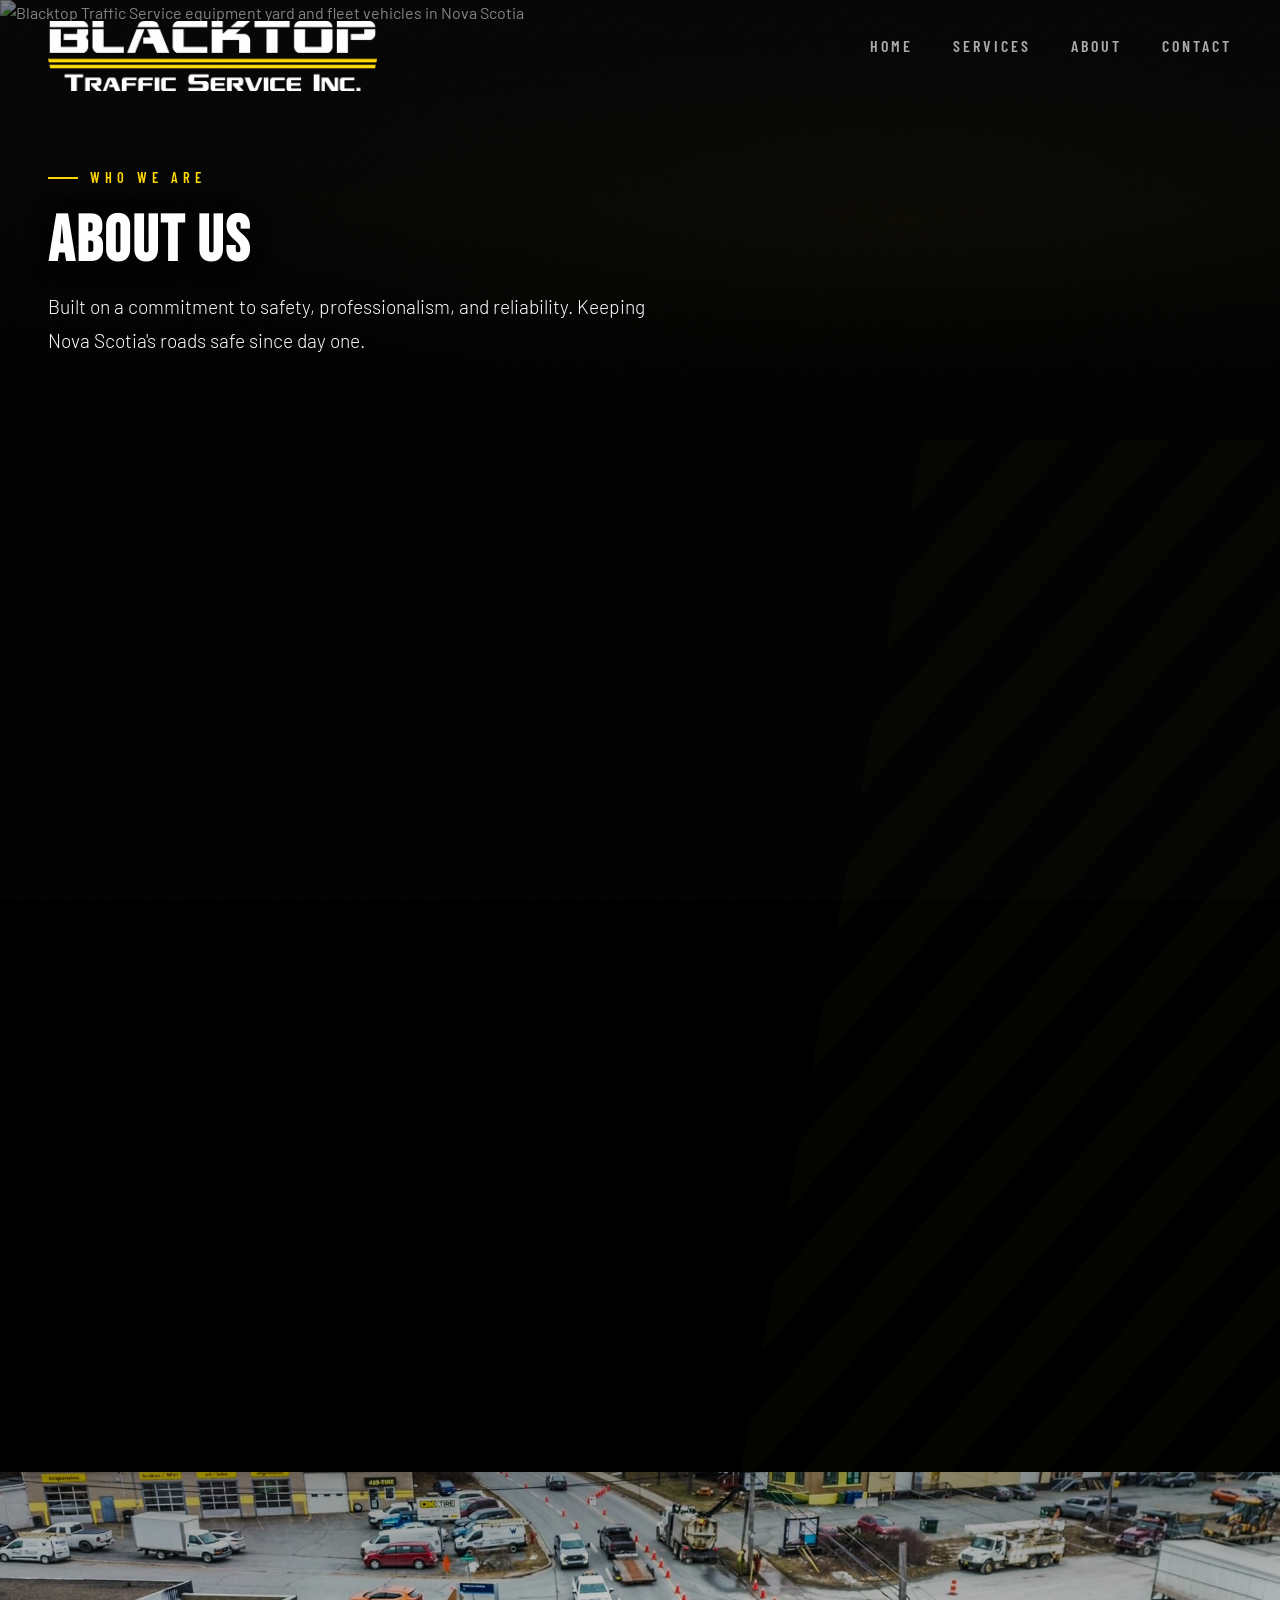
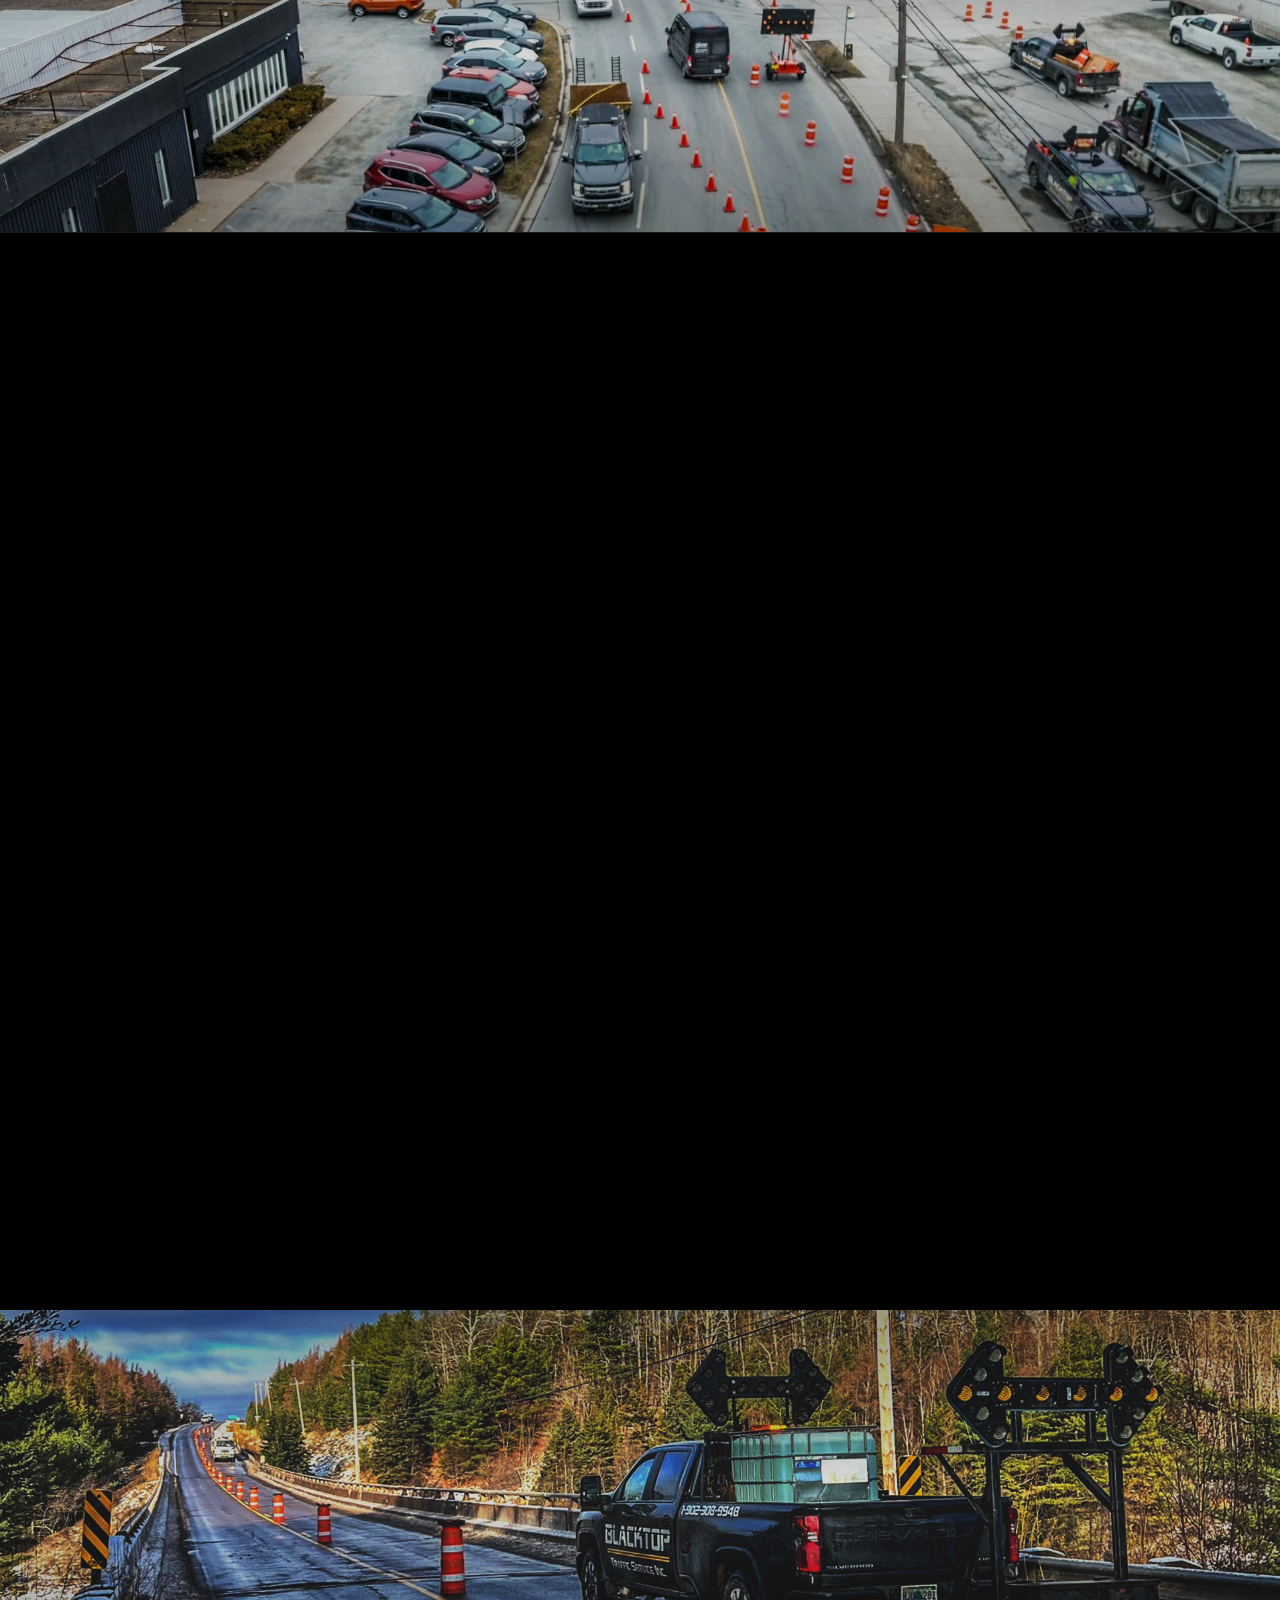
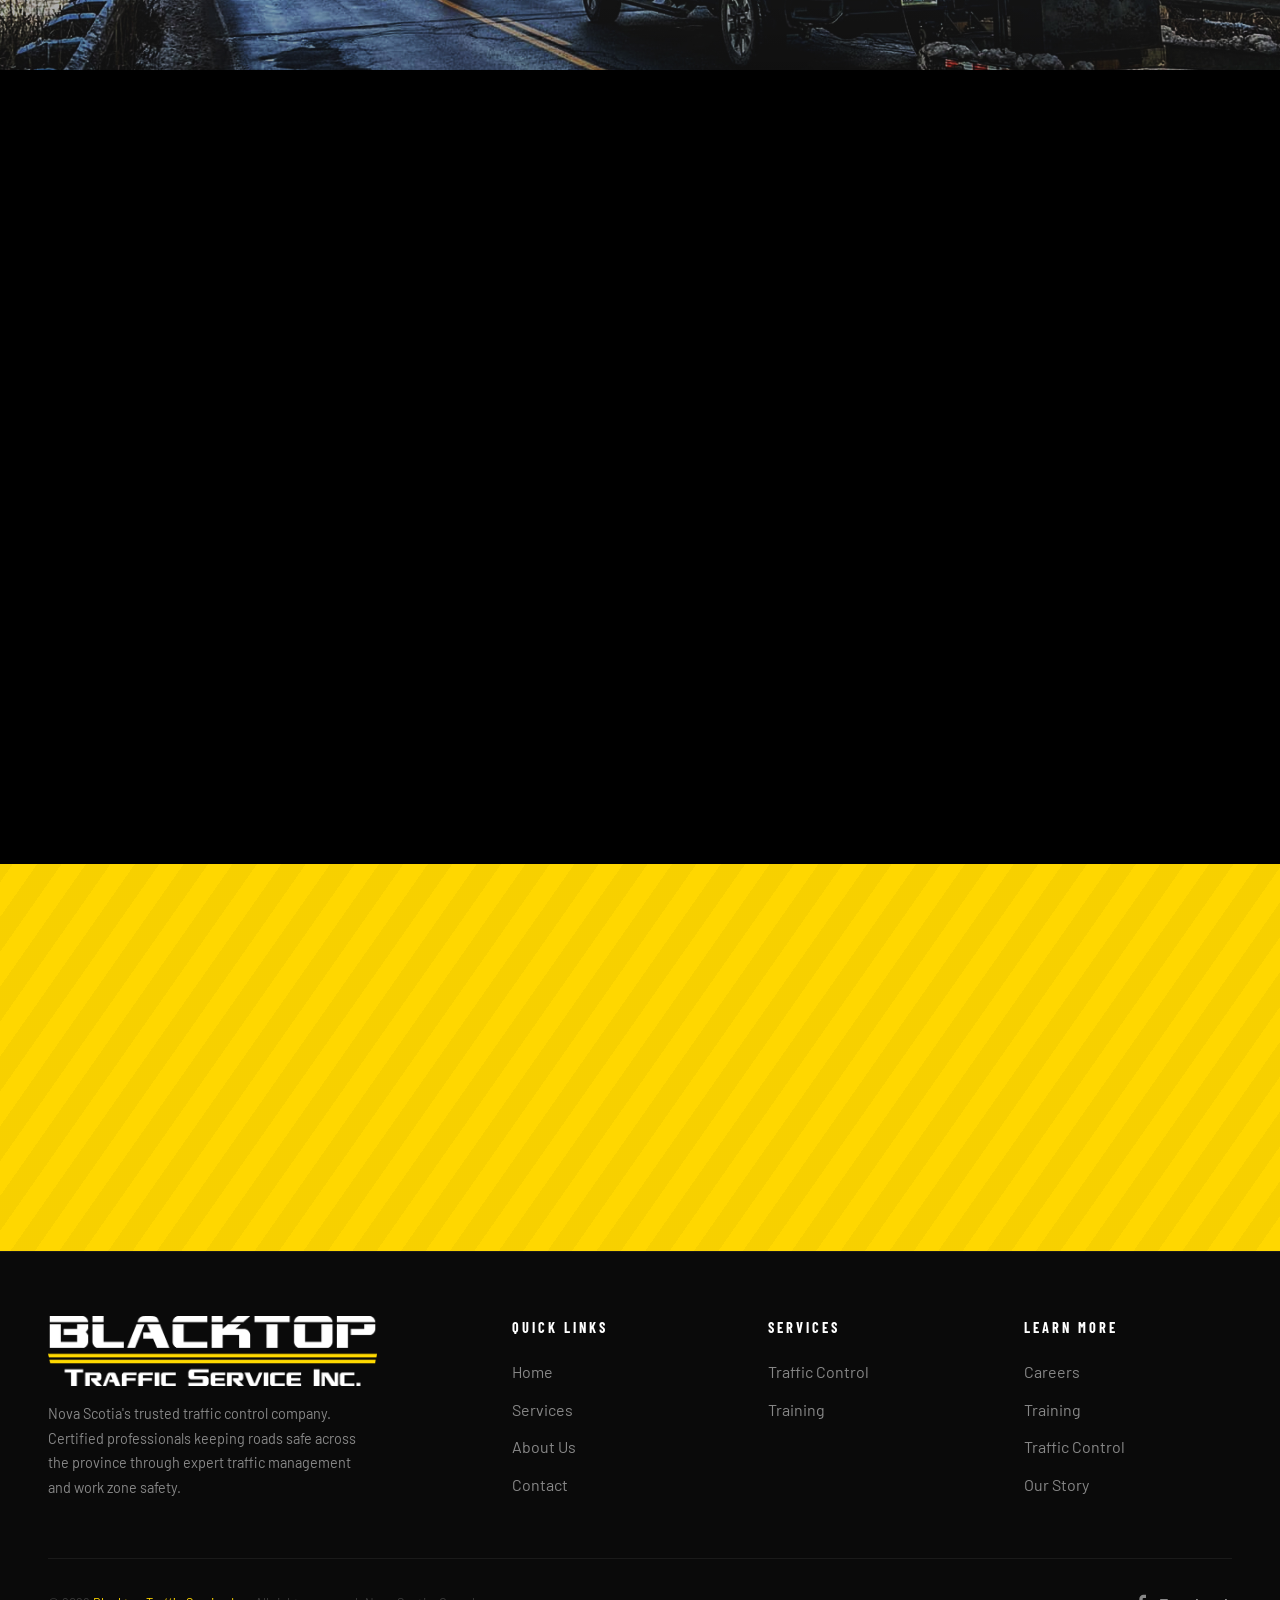
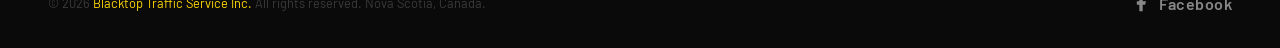
==== about.html @ 9e1861d8 "Add files via upload" ====
<!DOCTYPE html>
<html lang="en">
<head>
    <meta charset="UTF-8">
    <meta name="viewport" content="width=device-width, initial-scale=1.0">
    <meta name="description" content="About Blacktop Traffic Service Inc. — Nova Scotia's trusted traffic control and road safety company founded by Ryan Robicheau. Certified traffic control professionals serving Halifax, Cape Breton, Truro, Yarmouth, Digby, and every region of Nova Scotia.">
    <meta name="keywords" content="about Blacktop Traffic Service, Blacktop Traffic, Blacktop Service, Ryan Robicheau, traffic control company Nova Scotia, road safety company, traffic management team, Nova Scotia traffic experts, traffic service Nova Scotia, traffic safety, traffic control person, Cape Breton traffic services, traffic services Halifax, traffic services Sydney, traffic services Truro, traffic services Dartmouth, traffic services Yarmouth, traffic control Plympton, traffic control Marshalltown, Nova Scotia traffic, Nova Scotia service">
    <meta name="author" content="Blacktop Traffic Service Inc.">
    <meta name="robots" content="index, follow">
    <meta name="geo.region" content="CA-NS">
    <meta name="geo.placename" content="Nova Scotia, Canada">
    <meta property="og:title" content="About Blacktop Traffic Service Inc. — Nova Scotia Traffic Control Experts">
    <meta property="og:description" content="Founded by Ryan Robicheau, Blacktop Traffic Service is Nova Scotia's trusted traffic control and road safety company. Certified professionals serving every region of the province.">
    <meta property="og:type" content="website">
    <meta property="og:locale" content="en_CA">
    <meta property="og:site_name" content="Blacktop Traffic Service Inc.">
    <meta property="og:url" content="https://www.blacktoptraffic.ca/about">
    <title>About Us — Blacktop Traffic Service Inc. | Nova Scotia's Trusted Traffic Experts</title>
    <link rel="canonical" href="https://www.blacktoptraffic.ca/about">
    <link rel="preconnect" href="https://fonts.googleapis.com">
    <link rel="preconnect" href="https://fonts.gstatic.com" crossorigin>
    <link href="https://fonts.googleapis.com/css2?family=Bebas+Neue&family=Barlow:wght@300;400;500;600;700&family=Barlow+Condensed:wght@400;600;700&display=swap" rel="stylesheet">
    <link rel="stylesheet" href="css/styles.css">
</head>
<body>

    <!-- NAVIGATION -->
    <nav class="nav" role="navigation" aria-label="Main navigation">
        <div class="nav__inner">
        <a href="index.html" class="nav__logo" aria-label="Blacktop Traffic Service — Home">
            <img src="images/logo.png" alt="Blacktop Traffic Service" class="nav__logo-img">
        </a>

        <div class="nav__links">
            <a href="index.html" class="nav__link">Home</a>
            <a href="services.html" class="nav__link">Services</a>
            <a href="about.html" class="nav__link">About</a>
            <a href="contact.html" class="nav__link">Contact</a>
        </div>

        <button class="nav__hamburger" aria-label="Toggle menu" aria-expanded="false">
            <div class="nav__hamburger-icon">
                <span></span>
                <span></span>
                <span></span>
            </div>
            <span class="nav__hamburger-label">Menu</span>
        </button>
        </div>

        <div class="nav__mobile-menu">
            <a href="index.html" class="nav__mobile-link">Home</a>
            <a href="services.html" class="nav__mobile-link">Services</a>
            <a href="about.html" class="nav__mobile-link">About</a>
            <a href="contact.html" class="nav__mobile-link">Contact</a>
        </div>
    </nav>


    <!-- PAGE HEADER -->
    <header class="page-header page-header--bg">
        <img src="images/yard-photo.jpg" alt="Blacktop Traffic Service equipment yard and fleet vehicles in Nova Scotia" class="page-header__bg-image">
        <div class="page-header__bg-overlay"></div>
        <div class="container">
            <div class="section-label">Who We Are</div>
            <h1 class="section-title">About Us</h1>
            <p class="section-subtitle">
                Built on a commitment to safety, professionalism, and reliability. Keeping Nova Scotia's roads safe since day one.
            </p>
        </div>
    </header>

    <!-- OUR STORY — DEEP DIVE -->
    <section class="story-section section-pad" aria-label="Our story">
        <div class="story__stripe" aria-hidden="true"></div>
        <div class="container">
            <div class="story__layout">
                <div class="story__image reveal">
                    <div class="story__image-frame">
                        <img src="images/about-story.jpg" alt="Blacktop Traffic Service team member in front of work truck">
                        <div class="story__image-overlay" aria-hidden="true"></div>
                    </div>
                    <div class="story__image-accent" aria-hidden="true"></div>
                </div>

                <div class="story__content">
                    <div class="section-label reveal">Our Story</div>
                    <h2 class="story__title reveal reveal-delay-1">More Than Traffic Control.<br>It's About People.</h2>
                    <p class="story__text reveal reveal-delay-2">
                        Ryan Robicheau’s journey as a business owner began long before Blacktop Traffic Service, rooted in the hard work of his grandfather’s mink ranch and a lifelong entrepreneurial spirit. After gaining years of hands-on experience in traffic control and management, Ryan officially launched Blacktop in 2022. Built on a foundation of family support and local collaboration with organizations like CBDC Digby-Clare and Nova Scotia Works, the company has rapidly grown from a solo vision into a dedicated team of professionals serving Southwest Nova Scotia.
                    </p>
                    <p class="story__text reveal reveal-delay-3">
                        Beyond the road, Ryan’s commitment to safety and community is personal. As a Captain and Medical First Responder with the Plympton and Gilbert’s Cove Fire Department, he brings a high-stakes level of discipline and care to everything he does. Blacktop is more than just a traffic service; it is a family-supported business driven by a mission to provide quality jobs and essential safety services. Every project is guided by the same hands-on work ethic and community-first mindset that have defined Ryan’s career from the very beginning.
                    </p>
                    
                </div>
            </div>
        </div>
    </section>

    <!-- FULL-WIDTH IMAGE DIVIDER -->
    <div class="fullwidth-divider" aria-hidden="true">
        <img src="images/about-divider-1.png" alt="Blacktop Traffic Service crew and equipment on a Nova Scotia traffic control project" loading="lazy">
        <div class="fullwidth-divider__overlay"></div>
    </div>

    <!-- STATS SECTION -->
    <section class="stats-section" aria-label="Company statistics">
        <div class="container">
            <div class="stats__grid">
                <div class="stat-block reveal">
                    <span class="stat-block__number">100%</span>
                    <span class="stat-block__label">Certified Team Members</span>
                </div>
                <div class="stat-block reveal reveal-delay-1">
                    <span class="stat-block__number">24/7</span>
                    <span class="stat-block__label">Emergency Availability</span>
                </div>
                <div class="stat-block reveal reveal-delay-2">
                    <span class="stat-block__number">Nova Scotia</span>
                    <span class="stat-block__label">Province-Wide Coverage</span>
                </div>
                <div class="stat-block reveal reveal-delay-3">
                    <span class="stat-block__number">0</span>
                    <span class="stat-block__label">Compromises on Safety</span>
                </div>
            </div>
        </div>
    </section>

    <!-- MISSION STATEMENT — ACCENT BLOCK -->
    <section id="mission" class="mission-section section-pad" aria-label="Our mission">
        <div class="container">
        <div class="mission__layout">
            <div class="mission__content">
                <div class="mission__content-inner">
                    <div class="section-label reveal">Our Mission</div>
                    <h2 class="mission__title reveal reveal-delay-1">Safety Is Not a Service.<br>It's a Standard.</h2>
                    <div class="mission__divider reveal reveal-delay-2" aria-hidden="true"></div>
                    <p class="mission__text reveal reveal-delay-2">
                        Our mission is to set the standard for traffic control in Nova Scotia through rigorous training, unwavering professionalism, and a deep respect for every life that passes through our work zones. We exist to create an environment where road workers can focus on their jobs and the travelling public can move through safely and confidently.
                    </p>
                    <p class="mission__text reveal reveal-delay-3">
                        We measure our success not by the number of projects we complete, but by the number of people who make it through safely. That's the standard we hold ourselves to, every crew, every site, every day.
                    </p>
                </div>
            </div>

            <div class="mission__image reveal">
                <img src="images/about-mission.jpg" alt="Blacktop Traffic Service crew building road closed sign in shop">
                <div class="mission__image-overlay"></div>
            </div>
        </div>
        </div>
    </section>

    <!-- FULL-WIDTH IMAGE DIVIDER -->
    <div class="fullwidth-divider" aria-hidden="true">
        <img src="images/about-divider-2.png" alt="Blacktop Traffic Service truck with arrow board and traffic delineators on Nova Scotia highway" loading="lazy">
        <div class="fullwidth-divider__overlay"></div>
    </div>

    <!-- VALUES -->
    <section class="values-section section-pad" aria-label="Our values">
        <div class="container">
            <div class="values__header">
                <div class="section-label reveal">What Drives Us</div>
                <h2 class="values__title reveal reveal-delay-1">Built on Principles<br>That Never Bend</h2>
            </div>
            <div class="about__values">
                <div class="value-card reveal reveal-delay-1">
                    <div class="value-card__icon">
                        <svg viewBox="0 0 48 48" aria-hidden="true">
                            <path d="M24 4 L28 16 L40 16 L30 24 L34 36 L24 28 L14 36 L18 24 L8 16 L20 16Z" stroke-width="1.5" stroke-linejoin="round"/>
                        </svg>
                    </div>
                    <h3 class="value-card__title">Safety First</h3>
                    <p class="value-card__text">
                        Safety is non-negotiable. Every decision we make prioritizes the protection of workers, motorists, and pedestrians above all else.
                    </p>
                </div>

                <div class="value-card reveal reveal-delay-2">
                    <div class="value-card__icon">
                        <svg viewBox="0 0 48 48" aria-hidden="true">
                            <circle cx="24" cy="24" r="18" stroke-width="1.5"/>
                            <polyline points="16,24 22,30 34,18" stroke-width="2"/>
                        </svg>
                    </div>
                    <h3 class="value-card__title">Reliability</h3>
                    <p class="value-card__text">
                        When we commit to a project, we deliver on time, every time. Our clients trust us because we consistently exceed expectations.
                    </p>
                </div>

                <div class="value-card reveal reveal-delay-3">
                    <div class="value-card__icon">
                        <svg viewBox="0 0 48 48" aria-hidden="true">
                            <circle cx="16" cy="16" r="6" stroke-width="1.5"/>
                            <circle cx="32" cy="16" r="6" stroke-width="1.5"/>
                            <circle cx="24" cy="32" r="6" stroke-width="1.5"/>
                            <line x1="20" y1="20" x2="22" y2="27" stroke-width="1.5"/>
                            <line x1="28" y1="20" x2="26" y2="27" stroke-width="1.5"/>
                        </svg>
                    </div>
                    <h3 class="value-card__title">Teamwork</h3>
                    <p class="value-card__text">
                        Our strength lies in our people. Trained, certified, and committed professionals who work as one team to keep roads safe across Nova Scotia.
                    </p>
                </div>
            </div>
        </div>
    </section>

    <!-- CTA BANNER -->
    <section class="cta-banner" aria-label="Call to action">
        <h2 class="cta-banner__title reveal">Want to Join Our Team?</h2>
        <p class="cta-banner__text reveal reveal-delay-1">
            We're always looking for dedicated professionals who share our commitment to road safety.
        </p>
        <a href="contact.html" class="btn btn--dark reveal reveal-delay-2">
            Get In Touch
            <svg class="btn__arrow" viewBox="0 0 24 24" fill="none" stroke="currentColor" stroke-width="2" aria-hidden="true">
                <line x1="5" y1="12" x2="19" y2="12"/><polyline points="12 5 19 12 12 19"/>
            </svg>
        </a>
    </section>

    <!-- FOOTER -->
    <footer class="footer" role="contentinfo">
        <div class="footer__top">
            <div class="footer__brand">
                <a href="index.html" class="footer__logo" aria-label="Blacktop Traffic Service — Home">
                    <img src="images/logo.png" alt="Blacktop Traffic Service" class="footer__logo-img">
                </a>
                <p>
                    Nova Scotia's trusted traffic control company. Certified professionals keeping roads safe across the province through expert traffic management and work zone safety.
                </p>
            </div>

            <div>
                <div class="footer__col-title">Quick Links</div>
                <a href="index.html" class="footer__col-link">Home</a>
                <a href="services.html" class="footer__col-link">Services</a>
                <a href="about.html" class="footer__col-link">About Us</a>
                <a href="contact.html" class="footer__col-link">Contact</a>
            </div>

            <div>
                <div class="footer__col-title">Services</div>
                <a href="services.html" class="footer__col-link">Traffic Control</a>
                <a href="services.html" class="footer__col-link">Training</a>
            </div>

            <div>
                <div class="footer__col-title">Learn More</div>
                <a href="contact.html" class="footer__col-link">Careers</a>
                <a href="services.html" class="footer__col-link">Training</a>
                <a href="services.html" class="footer__col-link">Traffic Control</a>
                <a href="about.html" class="footer__col-link">Our Story</a>
            </div>
        </div>

        <div class="footer__bottom">
            <div class="footer__copy">
                &copy; 2026 <a href="index.html">Blacktop Traffic Service Inc.</a> All rights reserved. Nova Scotia, Canada.
            </div>
            <div class="footer__socials">
                <a href="https://www.facebook.com/profile.php?id=100088332285635" target="_blank" rel="noopener noreferrer" class="footer__facebook-link" aria-label="Facebook">
                    <svg viewBox="0 0 24 24" fill="currentColor"><path d="M18 2h-3a5 5 0 00-5 5v3H7v4h3v8h4v-8h3l1-4h-4V7a1 1 0 011-1h3z"/></svg>
                    <span>Facebook</span>
                </a>
            </div>
        </div>
    </footer>

    <script src="js/main.js"></script>
</body>
</html>
---- css/styles.css ----
/* ============================================
   CSS CUSTOM PROPERTIES
   ============================================ */
:root {
    --black: #000000;
    --white: #FFFFFF;
    --yellow: #FFD700;
    --yellow-dark: #E6C200;
    --yellow-glow: rgba(255, 215, 0, 0.15);
    --gray-900: #0A0A0A;
    --gray-800: #1A1A1A;
    --gray-700: #2A2A2A;
    --gray-600: #3A3A3A;
    --gray-400: #888888;
    --gray-300: #AAAAAA;
    --gray-100: #E5E5E5;
    --font-display: 'Bebas Neue', sans-serif;
    --font-heading: 'Barlow Condensed', sans-serif;
    --font-body: 'Barlow', sans-serif;
    --ease-out-expo: cubic-bezier(0.16, 1, 0.3, 1);
    --ease-out-quart: cubic-bezier(0.25, 1, 0.5, 1);
}

/* ============================================
   RESET & BASE
   ============================================ */
*, *::before, *::after {
    margin: 0;
    padding: 0;
    box-sizing: border-box;
}

html {
    scroll-behavior: smooth;
    scroll-padding-top: 116px;
}

body {
    font-family: var(--font-body);
    background: var(--black);
    color: var(--white);
    overflow-x: hidden;
    line-height: 1.6;
    -webkit-font-smoothing: antialiased;
    -moz-osx-font-smoothing: grayscale;
}

img {
    max-width: 100%;
    height: auto;
    display: block;
}

a {
    text-decoration: none;
    color: inherit;
}

ul { list-style: none; }

/* ============================================
   NOISE TEXTURE OVERLAY
   ============================================ */
body::before {
    content: '';
    position: fixed;
    inset: 0;
    z-index: 9999;
    pointer-events: none;
    opacity: 0.03;
    background-image: url("data:image/svg+xml,%3Csvg viewBox='0 0 256 256' xmlns='http://www.w3.org/2000/svg'%3E%3Cfilter id='noise'%3E%3CfeTurbulence type='fractalNoise' baseFrequency='0.9' numOctaves='4' stitchTiles='stitch'/%3E%3C/filter%3E%3Crect width='100%25' height='100%25' filter='url(%23noise)'/%3E%3C/svg%3E");
    background-repeat: repeat;
    background-size: 256px 256px;
}

/* ============================================
   SELECTION STYLE
   ============================================ */
::selection {
    background: var(--yellow);
    color: var(--black);
}

/* ============================================
   SCROLLBAR
   ============================================ */
::-webkit-scrollbar { width: 8px; }
::-webkit-scrollbar-track { background: var(--black); }
::-webkit-scrollbar-thumb {
    background: var(--gray-600);
    border-radius: 4px;
}
::-webkit-scrollbar-thumb:hover {
    background: var(--yellow);
}

/* ============================================
   NAVIGATION
   ============================================ */
.nav {
    position: fixed;
    top: 0;
    left: 0;
    right: 0;
    z-index: 1000;
    min-height: 102px;
    padding: 16px 48px 16px;
    display: flex;
    align-items: center;
    justify-content: center;
    transition: background 0.4s ease, box-shadow 0.4s ease, top 0.4s ease;
}

.nav.scrolled {
    background: rgba(0, 0, 0, 0.95);
    backdrop-filter: blur(20px);
    -webkit-backdrop-filter: blur(20px);
    box-shadow: 0 1px 0 rgba(255, 215, 0, 0.1);
}

.nav__inner {
    display: flex;
    align-items: center;
    justify-content: space-between;
    width: 100%;
    max-width: 1200px;
}

.nav__logo {
    display: flex;
    align-items: center;
    gap: 14px;
    z-index: 1003;
}

.nav__logo-img {
    height: 70px;
    width: auto;
    display: block;
    position: relative;
    top: 5px;
    transition: height 0.4s ease;
}

.nav.scrolled .nav__logo-img {
    height: 50px;
    top: 0;
}

.nav__links {
    display: flex;
    align-items: center;
    gap: 40px;
}

.nav__link {
    font-family: var(--font-heading);
    font-size: 1rem;
    font-weight: 600;
    letter-spacing: 3px;
    text-transform: uppercase;
    color: var(--gray-300);
    transition: color 0.3s ease;
    position: relative;
    padding-bottom: 10px;
}

/* Top line — wider, like the logo mark */
.nav__link::before {
    content: '';
    position: absolute;
    bottom: 6px;
    left: 50%;
    width: 0;
    height: 2px;
    background: var(--yellow);
    transform: translateX(-50%);
    transition: width 0.35s var(--ease-out-expo);
}

/* Bottom line — shorter, with gap beneath */
.nav__link::after {
    content: '';
    position: absolute;
    bottom: 0;
    left: 50%;
    width: 0;
    height: 2px;
    background: var(--yellow);
    transform: translateX(-50%);
    transition: width 0.35s var(--ease-out-expo) 0.05s;
}

.nav__link:hover,
.nav__link.active {
    color: var(--white);
}

.nav__link:hover::before,
.nav__link.active::before {
    width: 100%;
}

.nav__link:hover::after,
.nav__link.active::after {
    width: 60%;
}

.nav__cta {
    font-family: var(--font-heading);
    font-size: 0.8rem;
    font-weight: 700;
    letter-spacing: 2px;
    text-transform: uppercase;
    background: var(--yellow);
    color: var(--black);
    padding: 12px 28px;
    border: none;
    cursor: pointer;
    border-radius: 4px;
    transition: background 0.3s ease, transform 0.3s ease;
}

.nav__cta:hover {
    background: var(--white);
    transform: scale(1.05);
}

/* Hamburger */
.nav__hamburger {
    display: none;
    align-items: center;
    gap: 8px;
    cursor: pointer;
    z-index: 1003;
    background: none;
    border: none;
    padding: 8px;
}

.nav__hamburger-icon {
    display: flex;
    flex-direction: column;
    gap: 6px;
}

.nav__hamburger-icon span {
    display: block;
    width: 28px;
    height: 2px;
    background: var(--white);
    transition: transform 0.4s var(--ease-out-expo), opacity 0.3s ease;
    transform-origin: center;
}

.nav__hamburger-label {
    font-family: var(--font-heading);
    font-size: 0.7rem;
    font-weight: 600;
    letter-spacing: 2px;
    text-transform: uppercase;
    color: var(--white);
    transition: color 0.3s ease;
}

.nav__hamburger.open .nav__hamburger-icon span:nth-child(1) {
    transform: translateY(8px) rotate(45deg);
    background: var(--yellow);
}

.nav__hamburger.open .nav__hamburger-icon span:nth-child(2) {
    opacity: 0;
}

.nav__hamburger.open .nav__hamburger-icon span:nth-child(3) {
    transform: translateY(-8px) rotate(-45deg);
    background: var(--yellow);
}

.nav__hamburger.open .nav__hamburger-label {
    color: var(--yellow);
}

/* Mobile Menu */
.nav__mobile-menu {
    display: none;
}


/* ============================================
   HERO SECTION
   ============================================ */
.hero {
    position: relative;
    min-height: 100vh;
    display: flex;
    align-items: center;
    overflow: hidden;
    background: var(--black);
    padding: 110px 48px 0;
}

.hero__bg {
    position: absolute;
    inset: 0;
    z-index: 0;
}

.hero__bg-image {
    position: absolute;
    inset: 0;
    width: 100%;
    height: 100%;
    object-fit: cover;
    object-position: center;
}

.hero__bg-overlay {
    position: absolute;
    inset: 0;
    background:
        linear-gradient(90deg, rgba(0, 0, 0, 0.85) 0%, rgba(0, 0, 0, 0.6) 40%, rgba(0, 0, 0, 0.3) 100%),
        linear-gradient(180deg, rgba(0, 0, 0, 0.3) 0%, transparent 30%, transparent 70%, rgba(0, 0, 0, 0.5) 100%);
    z-index: 1;
}

/* Diagonal stripe accent */
.hero__stripe {
    position: absolute;
    top: -20%;
    right: -5%;
    width: 35%;
    height: 140%;
    background: repeating-linear-gradient(
        -55deg,
        transparent,
        transparent 30px,
        rgba(255, 215, 0, 0.04) 30px,
        rgba(255, 215, 0, 0.04) 60px
    );
    transform: skewX(-10deg);
    z-index: 1;
}

.hero__content {
    position: relative;
    z-index: 3;
    max-width: 1200px;
    margin: 0 auto;
    width: 100%;
}

.hero__text {
    position: relative;
    max-width: 540px;
}

.hero__badge {
    display: inline-flex;
    align-items: center;
    gap: 10px;
    font-family: var(--font-heading);
    font-size: 0.9rem;
    font-weight: 600;
    letter-spacing: 5px;
    text-transform: uppercase;
    color: var(--yellow);
    margin-bottom: 32px;
    opacity: 0;
    transform: translateY(20px);
    animation: fadeUp 0.8s var(--ease-out-expo) 0.3s forwards;
}

.hero__badge::before {
    content: '';
    width: 40px;
    height: 2px;
    background: var(--yellow);
}

.hero__title {
    font-family: var(--font-display);
    font-size: clamp(3.5rem, 8vw, 7.5rem);
    line-height: 0.95;
    letter-spacing: 2px;
    text-transform: uppercase;
    color: var(--white);
    margin-bottom: 28px;
    opacity: 0;
    transform: translateY(40px);
    animation: fadeUp 1s var(--ease-out-expo) 0.5s forwards;
}

.hero__title em {
    font-style: normal;
    color: var(--yellow);
    position: relative;
    display: inline-block;
}

.hero__title em::after {
    content: '';
    position: absolute;
    bottom: 7px;
    left: 0;
    width: 100%;
    height: 3px;
    background: var(--yellow);
}

.hero__title em::before {
    content: '';
    position: absolute;
    bottom: -1px;
    left: 50%;
    transform: translateX(-50%);
    width: calc(100% - 12px);
    height: 3px;
    background: var(--yellow);
}

.hero__description {
    font-size: 1.25rem;
    font-weight: 300;
    color: var(--white);
    max-width: 540px;
    line-height: 1.8;
    margin-bottom: 48px;
    opacity: 0;
    transform: translateY(30px);
    animation: fadeUp 1s var(--ease-out-expo) 0.7s forwards;
}

.hero__actions {
    display: flex;
    align-items: center;
    gap: 24px;
    flex-wrap: wrap;
    opacity: 0;
    transform: translateY(30px);
    animation: fadeUp 1s var(--ease-out-expo) 0.9s forwards;
}


@keyframes fadeUp {
    to {
        opacity: 1;
        transform: translateY(0);
    }
}

/* ============================================
   COMMITMENT SECTION
   ============================================ */
.commitment {
    background: var(--black);
    padding-top: 70px;
    overflow: hidden;
}

.commitment__content {
    text-align: center;
    max-width: 680px;
    margin: 0 auto;
    padding-bottom: 140px;
    position: relative;
    z-index: 2;
}

.commitment__title {
    font-family: var(--font-display);
    font-size: clamp(2.2rem, 4.5vw, 3.5rem);
    letter-spacing: 2px;
    text-transform: uppercase;
    color: var(--yellow);
    line-height: 1.05;
    margin-bottom: 24px;
}

.commitment__text {
    font-size: 1.15rem;
    font-weight: 300;
    color: var(--gray-300);
    line-height: 1.9;
    margin-bottom: 36px;
}

.commitment__image {
    text-align: center;
    line-height: 0;
}

.commitment__image img {
    width: calc(100% + 100px);
    max-width: none;
    height: auto;
    display: block;
    margin-top: -120px;
    margin-left: -50px;
}

/* ============================================
   SERVICES PREVIEW
   ============================================ */
.services-preview {
    background: var(--black);
    padding-top: 65px !important;
    padding-bottom: 70px;
}

.services-preview__header {
    text-align: center;
    margin-bottom: 56px;
}

.services-preview__header .section-label {
    justify-content: center;
}

.services-preview__title {
    font-family: var(--font-display);
    font-size: clamp(2.2rem, 4.5vw, 3.5rem);
    letter-spacing: 2px;
    text-transform: uppercase;
    color: var(--yellow);
    line-height: 1.05;
    margin-bottom: 16px;
}

.services-preview__subtitle {
    font-size: 1.15rem;
    font-weight: 300;
    color: var(--gray-300);
    max-width: 600px;
    line-height: 1.8;
    margin: 0 auto;
}

.services-preview__grid {
    display: grid;
    grid-template-columns: repeat(2, 1fr);
    gap: 28px;
}

.preview-card {
    background: var(--gray-900);
    border: 1px solid var(--gray-800);
    overflow: hidden;
    transition: border-color 0.4s ease, transform 0.4s var(--ease-out-expo);
}

.preview-card:hover {
    border-color: var(--yellow);
    transform: translateY(-6px);
}

.preview-card__image {
    position: relative;
    aspect-ratio: 4 / 3;
    overflow: hidden;
}

.preview-card__image img {
    width: 100%;
    height: 100%;
    object-fit: cover;
    display: block;
    transition: transform 0.6s var(--ease-out-expo);
}

.preview-card:hover .preview-card__image img {
    transform: scale(1.05);
}

.preview-card__image-overlay {
    position: absolute;
    inset: 0;
    background: linear-gradient(
        180deg,
        transparent 50%,
        rgba(10, 10, 10, 0.7) 100%
    );
    pointer-events: none;
}

.preview-card__body {
    padding: 28px 28px 32px;
}

.preview-card__title {
    font-family: var(--font-display);
    font-size: 1.8rem;
    letter-spacing: 2px;
    text-transform: uppercase;
    margin-bottom: 12px;
    transition: color 0.3s ease;
}

.preview-card:hover .preview-card__title {
    color: var(--yellow);
}

.preview-card__text {
    font-size: 1rem;
    font-weight: 300;
    color: var(--gray-300);
    line-height: 1.8;
}

.services-preview__action {
    text-align: center;
    margin-top: 48px;
}

/* Buttons */
.btn {
    font-family: var(--font-heading);
    font-size: 1rem;
    font-weight: 700;
    letter-spacing: 3px;
    text-transform: uppercase;
    padding: 18px 44px;
    cursor: pointer;
    transition: all 0.4s var(--ease-out-expo);
    display: inline-flex;
    align-items: center;
    gap: 12px;
    border: none;
}

.btn--primary {
    background: var(--yellow);
    color: var(--black);
    border-radius: 4px;
}

.btn--primary:hover {
    background: var(--white);
    transform: translateY(-2px);
    box-shadow: 0 20px 40px rgba(255, 215, 0, 0.2);
}

.btn--outline {
    background: transparent;
    color: var(--yellow);
    border: 1px solid var(--yellow);
    border-radius: 4px;
}

.btn--outline:hover {
    background: var(--white);
    border-color: var(--white);
    color: var(--black);
    transform: translateY(-2px);
}

.btn__arrow {
    width: 20px;
    height: 20px;
    transition: transform 0.3s var(--ease-out-expo);
}

.btn:hover .btn__arrow {
    transform: translateX(4px);
}

/* ============================================
   SERVICE DETAIL SECTIONS
   ============================================ */
.service-detail {
    background: var(--black);
}

.service-detail.section-pad {
    padding-bottom: 40px;
}

.service-detail--alt {
    background: var(--black);
}

.service-detail--alt.section-pad {
    padding-top: 80px;
    padding-bottom: 100px;
}

.service-detail__header {
    text-align: center;
    max-width: 700px;
    margin: 0 auto 56px;
}

.service-detail__header .section-label {
    justify-content: center;
}

.service-detail__title {
    font-family: var(--font-display);
    font-size: clamp(2rem, 3.5vw, 3rem);
    letter-spacing: 2px;
    text-transform: uppercase;
    line-height: 1.1;
    margin-bottom: 20px;
}

.service-detail__intro {
    font-size: 1.1rem;
    font-weight: 300;
    color: var(--gray-300);
    line-height: 1.8;
}

.service-detail__grid {
    display: grid;
    grid-template-columns: repeat(3, 1fr);
    gap: 24px;
}

.detail-card {
    background: var(--gray-900);
    border: 1px solid var(--gray-800);
    padding: 32px 28px;
    transition: border-color 0.4s ease, transform 0.4s var(--ease-out-expo);
}

.service-detail--alt .detail-card {
    background: var(--gray-900);
}

.detail-card:hover {
    border-color: var(--yellow);
    transform: translateY(-4px);
}

.detail-card__title {
    font-family: var(--font-display);
    font-size: 1.4rem;
    letter-spacing: 2px;
    text-transform: uppercase;
    margin-bottom: 12px;
    transition: color 0.3s ease;
}

.detail-card:hover .detail-card__title {
    color: var(--yellow);
}

.detail-card__text {
    font-size: 0.95rem;
    font-weight: 300;
    color: var(--gray-300);
    line-height: 1.75;
}

/* ============================================
   SECTION COMMON
   ============================================ */
section {
    position: relative;
}

.section-pad {
    padding: 140px 48px;
}

.container {
    max-width: 1200px;
    margin: 0 auto;
}

.section-label {
    display: inline-flex;
    align-items: center;
    gap: 12px;
    font-family: var(--font-heading);
    font-size: 0.9rem;
    font-weight: 600;
    letter-spacing: 5px;
    text-transform: uppercase;
    color: var(--yellow);
    margin-bottom: 20px;
}

.section-label::before {
    content: '';
    width: 30px;
    height: 2px;
    background: var(--yellow);
}

.section-title {
    font-family: var(--font-display);
    font-size: clamp(2.5rem, 5vw, 4.5rem);
    letter-spacing: 2px;
    text-transform: uppercase;
    line-height: 1;
    margin-bottom: 24px;
}

.section-subtitle {
    font-size: 1.2rem;
    font-weight: 300;
    color: var(--gray-300);
    max-width: 640px;
    line-height: 1.8;
}

/* Reveal animations */
.reveal {
    opacity: 0;
    transform: translateY(40px);
    transition: opacity 0.8s var(--ease-out-expo), transform 0.8s var(--ease-out-expo);
}

.reveal.visible {
    opacity: 1;
    transform: translateY(0);
}

.reveal-delay-1 { transition-delay: 0.1s; }
.reveal-delay-2 { transition-delay: 0.2s; }
.reveal-delay-3 { transition-delay: 0.3s; }
.reveal-delay-4 { transition-delay: 0.4s; }
.reveal-delay-5 { transition-delay: 0.5s; }
.reveal-delay-6 { transition-delay: 0.6s; }

/* ============================================
   CLIENT TICKER
   ============================================ */
.clients {
    background: var(--black);
    border-top: none;
    border-bottom: none;
    padding: 0 0 80px;
    overflow: hidden;
    position: relative;
}

.clients__label {
    font-family: var(--font-display);
    font-size: clamp(2.2rem, 4.5vw, 3.5rem);
    letter-spacing: 2px;
    text-transform: uppercase;
    color: var(--white);
    text-align: center;
    margin-bottom: 120px;
}

.clients__track {
    display: flex;
    width: max-content;
    animation: ticker 30s linear infinite;
}

.clients__track:hover {
    animation-play-state: paused;
}

.clients__item {
    flex-shrink: 0;
    display: flex;
    align-items: center;
    gap: 25px;
    padding: 0 12.5px;
    white-space: nowrap;
    border-right: none;
    transition: opacity 0.3s ease;
}

.clients__item:hover {
    opacity: 0.8;
}

.clients__logo {
    width: 400px;
    height: 400px;
    border-radius: 4px;
    object-fit: cover;
    flex-shrink: 0;
}

.clients__name {
    font-family: var(--font-heading);
    font-size: 0.9rem;
    font-weight: 600;
    letter-spacing: 3px;
    text-transform: uppercase;
    color: var(--white);
}

/* Fade edges */
.clients::before,
.clients::after {
    content: '';
    position: absolute;
    top: 0;
    bottom: 0;
    width: 120px;
    z-index: 2;
    pointer-events: none;
}

.clients::before {
    left: 0;
    background: linear-gradient(90deg, var(--black), transparent);
}

.clients::after {
    right: 0;
    background: linear-gradient(-90deg, var(--black), transparent);
}

@keyframes ticker {
    0% { transform: translateX(0); }
    100% { transform: translateX(-50%); }
}


/* ============================================
   SERVICES — ROAD LAYOUT
   ============================================ */
.road-section {
    position: relative;
    background: var(--black);
    padding: 100px 48px 120px;
    overflow: hidden;
}

/* --- The Road --- */
.road {
    position: absolute;
    top: 20px;
    left: 50%;
    transform: translateX(-50%);
    width: 120px;
    height: calc(100% - 20px);
    display: flex;
    z-index: 0;
}

.road__edge {
    width: 4px;
    height: 100%;
    background: rgba(255, 255, 255, 0.12);
    flex-shrink: 0;
}

.road__surface {
    flex: 1;
    background: var(--gray-800);
    display: flex;
    justify-content: center;
}

.road__dashes {
    width: 4px;
    height: 100%;
    background: repeating-linear-gradient(
        to bottom,
        var(--yellow) 0px,
        var(--yellow) 28px,
        transparent 28px,
        transparent 56px
    );
    opacity: 0.6;
}

/* Road fade in/out */
.road__fade {
    position: absolute;
    left: 0;
    width: 100%;
    height: 180px;
    z-index: 1;
    pointer-events: none;
}

.road__fade--top {
    top: 0;
    background: linear-gradient(to bottom, var(--black) 0%, transparent 100%);
}

.road__fade--bottom {
    bottom: 0;
    background: linear-gradient(to top, var(--black) 0%, transparent 100%);
}

/* --- Service Stops --- */
.road__stops {
    position: relative;
    z-index: 1;
    max-width: 1200px;
    margin: 0 auto;
    display: flex;
    flex-direction: column;
    gap: 80px;
}

.road-stop {
    display: grid;
    grid-template-columns: 1fr 40px 120px 40px 1fr;
    align-items: center;
    width: 100%;
}

/* Left stop: card(1) | connector(2) | road gap(3) | empty(4) | image(5) */
.road-stop--left .road-stop__card { grid-column: 1; }
.road-stop--left .road-stop__connector { grid-column: 2; }
.road-stop--left .road-stop__image { grid-column: 5; }

/* Right stop: image(1) | empty(2) | road gap(3) | connector(4) | card(5) */
.road-stop--right .road-stop__image { grid-column: 1; }
.road-stop--right .road-stop__connector { grid-column: 4; }
.road-stop--right .road-stop__card { grid-column: 5; }

/* --- Connector Line + Dot --- */
.road-stop__connector {
    display: flex;
    align-items: center;
    height: 2px;
}

.road-stop__line {
    display: block;
    flex: 1;
    height: 2px;
    background: var(--yellow);
    opacity: 0.4;
}

.road-stop__dot {
    width: 14px;
    height: 14px;
    border-radius: 50%;
    background: var(--yellow);
    border: 3px solid var(--black);
    flex-shrink: 0;
    box-shadow: 0 0 12px rgba(255, 215, 0, 0.3);
}

/* --- Service Card --- */
.road-stop__card {
    background: var(--gray-900);
    border: 1px solid var(--gray-800);
    padding: 36px 32px;
    position: relative;
    overflow: hidden;
    transition: border-color 0.4s ease, transform 0.4s var(--ease-out-expo);
    display: grid;
    grid-template-columns: 44px 1fr;
    grid-template-rows: auto 1fr;
    gap: 0 16px;
}

.road-stop__card:hover {
    border-color: var(--yellow);
    transform: translateY(-4px);
}

.road-stop__card::before {
    content: '';
    position: absolute;
    top: 0;
    left: 0;
    width: 3px;
    height: 0;
    background: var(--yellow);
    transition: height 0.5s var(--ease-out-expo);
}

.road-stop--right .road-stop__card::before {
    left: auto;
    right: 0;
}

.road-stop__card:hover::before {
    height: 100%;
}

.road-stop__icon {
    grid-column: 1;
    grid-row: 1;
    width: 44px;
    height: 44px;
    color: var(--yellow);
    align-self: center;
}

.road-stop__icon svg {
    width: 100%;
    height: 100%;
    stroke: currentColor;
    fill: none;
    stroke-width: 1.5;
    stroke-linecap: round;
    stroke-linejoin: round;
}

.road-stop__title {
    grid-column: 2;
    grid-row: 1;
    font-family: var(--font-display);
    font-size: 2.2rem;
    letter-spacing: 2px;
    text-transform: uppercase;
    transition: color 0.3s ease;
    align-self: center;
}

.road-stop__card:hover .road-stop__title {
    color: var(--yellow);
}

.road-stop__text {
    grid-column: 1 / -1;
    grid-row: 2;
    font-size: 1.05rem;
    font-weight: 300;
    color: #ffffff;
    line-height: 1.8;
    margin-top: 16px;
}

/* --- Service Image --- */
.road-stop__image {
    overflow: hidden;
    border: 1px solid var(--gray-800);
    background: var(--gray-900);
    align-self: stretch;
}

.road-stop__image img {
    width: 100%;
    height: 100%;
    object-fit: cover;
    display: block;
}

/* ============================================
   ABOUT SECTION
   ============================================ */
.about-section {
    background: var(--gray-900);
    position: relative;
    overflow: hidden;
}

.about__stripe {
    position: absolute;
    bottom: -10%;
    left: -10%;
    width: 45%;
    height: 120%;
    background: repeating-linear-gradient(
        55deg,
        transparent,
        transparent 40px,
        rgba(255, 215, 0, 0.02) 40px,
        rgba(255, 215, 0, 0.02) 80px
    );
    transform: skewX(10deg);
    pointer-events: none;
}

.about__layout {
    display: grid;
    grid-template-columns: 1fr 1fr;
    gap: 80px;
    align-items: center;
}

.about__content {
    position: relative;
    z-index: 2;
}

.about__text {
    font-size: 1.15rem;
    font-weight: 300;
    color: var(--gray-300);
    line-height: 1.9;
    margin-bottom: 24px;
}

.about__visual {
    position: relative;
    z-index: 2;
}

.about__image-frame {
    position: relative;
    aspect-ratio: 4/3;
    background: var(--gray-800);
    overflow: hidden;
}

.about__image-frame::before {
    content: '';
    position: absolute;
    inset: 0;
    background:
        linear-gradient(135deg, var(--gray-800) 0%, var(--gray-700) 50%, var(--gray-800) 100%);
    z-index: 1;
}

.about__image-accent {
    position: absolute;
    bottom: -16px;
    right: -16px;
    width: 120px;
    height: 120px;
    border: 3px solid var(--yellow);
    z-index: 0;
}

/* ============================================
   STORY SECTION (About — Deep Dive)
   ============================================ */
.story-section {
    background: var(--black);
    position: relative;
    overflow: hidden;
    padding-top: 60px;
}

.story__stripe {
    position: absolute;
    top: -10%;
    right: -10%;
    width: 45%;
    height: 120%;
    background: repeating-linear-gradient(
        -55deg,
        transparent,
        transparent 40px,
        rgba(255, 215, 0, 0.02) 40px,
        rgba(255, 215, 0, 0.02) 80px
    );
    transform: skewX(-10deg);
    pointer-events: none;
}

.story__layout {
    display: grid;
    grid-template-columns: 1fr 1fr;
    gap: 80px;
    align-items: center;
}

.story__content {
    position: relative;
    z-index: 2;
}

.story__title {
    font-family: var(--font-display);
    font-size: clamp(2rem, 3.5vw, 3rem);
    letter-spacing: 2px;
    text-transform: uppercase;
    line-height: 1.1;
    margin-bottom: 32px;
}

.story__text {
    font-size: 1.15rem;
    font-weight: 300;
    color: var(--gray-300);
    line-height: 1.9;
    margin-bottom: 24px;
}

.story__text:last-child {
    margin-bottom: 0;
}

.story__image {
    position: relative;
    z-index: 2;
}

.story__image-frame {
    position: relative;
    aspect-ratio: 4 / 5;
    background: var(--gray-800);
    overflow: hidden;
}

.story__image-frame img {
    width: 100%;
    height: 100%;
    object-fit: cover;
    display: block;
}

.story__image-overlay {
    position: absolute;
    inset: 0;
    background: linear-gradient(
        180deg,
        transparent 60%,
        rgba(10, 10, 10, 0.6) 100%
    );
    pointer-events: none;
}

.story__image-accent {
    position: absolute;
    top: -16px;
    left: -16px;
    width: 120px;
    height: 120px;
    border: 3px solid var(--yellow);
    z-index: -1;
}

/* ============================================
   FULL-WIDTH IMAGE DIVIDER
   ============================================ */
.fullwidth-divider {
    position: relative;
    width: 100%;
    height: 360px;
    overflow: hidden;
}

.fullwidth-divider img {
    width: 100%;
    height: 100%;
    object-fit: cover;
    display: block;
}

.fullwidth-divider__overlay {
    position: absolute;
    inset: 0;
    background: linear-gradient(
        180deg,
        rgba(0, 0, 0, 0.4) 0%,
        rgba(0, 0, 0, 0.15) 50%,
        rgba(0, 0, 0, 0.4) 100%
    );
    pointer-events: none;
}

.fullwidth-divider--tall {
    height: 480px;
}

.fullwidth-divider--tall img {
    object-position: center 75%;
}

/* ============================================
   STATS SECTION
   ============================================ */
.stats-section {
    background: var(--black);
    padding: 80px 48px;
    border-top: 1px solid var(--gray-800);
}

.stats__grid {
    display: grid;
    grid-template-columns: repeat(4, 1fr);
    gap: 32px;
}

.stat-block {
    text-align: center;
    padding: 24px 16px;
    position: relative;
}

.stat-block::after {
    content: '';
    position: absolute;
    right: 0;
    top: 20%;
    height: 60%;
    width: 1px;
    background: var(--gray-700);
}

.stat-block:last-child::after {
    display: none;
}

.stat-block__number {
    display: block;
    font-family: var(--font-display);
    font-size: clamp(2.2rem, 4vw, 3.2rem);
    letter-spacing: 2px;
    color: var(--yellow);
    line-height: 1;
    margin-bottom: 12px;
}

.stat-block__label {
    display: block;
    font-family: var(--font-heading);
    font-size: 0.85rem;
    font-weight: 600;
    letter-spacing: 2px;
    text-transform: uppercase;
    color: var(--gray-400);
}

/* ============================================
   MISSION SECTION (About — Accent Block)
   ============================================ */
.mission-section {
    position: relative;
    overflow: hidden;
    background: var(--black);
    padding-top: 0;
}

.mission__layout {
    display: grid;
    grid-template-columns: 1fr 1fr;
    min-height: 500px;
    overflow: hidden;
}

.mission__content {
    position: relative;
    z-index: 2;
    background: var(--black);
    display: flex;
    align-items: center;
}

.mission__content-inner {
    padding: 80px 64px 80px 0;
}

.mission__content .section-label {
    color: var(--yellow);
}

.mission__content .section-label::before {
    background: var(--yellow);
}

.mission__title {
    font-family: var(--font-display);
    font-size: clamp(2rem, 3.5vw, 3rem);
    letter-spacing: 2px;
    text-transform: uppercase;
    line-height: 1.1;
    margin-bottom: 24px;
    color: var(--white);
}

.mission__divider {
    width: 80px;
    height: 3px;
    background: var(--yellow);
    margin-bottom: 32px;
}

.mission__text {
    font-size: 1.1rem;
    font-weight: 300;
    color: var(--gray-300);
    line-height: 1.8;
    margin-bottom: 24px;
}

.mission__text:last-child {
    margin-bottom: 0;
}

.mission__image {
    position: relative;
    overflow: hidden;
}

.mission__image img {
    width: 100%;
    height: 100%;
    object-fit: cover;
    display: block;
    position: absolute;
    inset: 0;
}

.mission__image-overlay {
    position: absolute;
    inset: 0;
    background: linear-gradient(
        90deg,
        rgba(255, 215, 0, 0.15) 0%,
        transparent 40%
    );
    pointer-events: none;
    z-index: 1;
}

/* ============================================
   VALUES SECTION
   ============================================ */
.values-section {
    background: var(--black);
    position: relative;
    overflow: hidden;
}

.values__header {
    text-align: center;
    margin-bottom: 56px;
}

.values__header .section-label {
    justify-content: center;
}

.values__title {
    font-family: var(--font-display);
    font-size: clamp(2rem, 3.5vw, 3rem);
    letter-spacing: 2px;
    text-transform: uppercase;
    line-height: 1.1;
}

.about__values {
    display: grid;
    grid-template-columns: repeat(3, 1fr);
    gap: 32px;
}

.value-card {
    text-align: center;
    padding: 40px 24px;
    background: var(--black);
    border: 1px solid var(--gray-800);
    transition: border-color 0.4s ease, transform 0.4s var(--ease-out-expo);
}

.value-card:hover {
    border-color: var(--yellow);
    transform: translateY(-4px);
}

.value-card__icon {
    width: 48px;
    height: 48px;
    margin: 0 auto 20px;
    color: var(--yellow);
}

.value-card__icon svg {
    width: 100%;
    height: 100%;
    stroke: currentColor;
    fill: none;
    stroke-width: 1.5;
}

.value-card__title {
    font-family: var(--font-display);
    font-size: 1.5rem;
    letter-spacing: 2px;
    text-transform: uppercase;
    margin-bottom: 12px;
}

.value-card__text {
    font-size: 1rem;
    font-weight: 300;
    color: var(--gray-400);
    line-height: 1.7;
}

/* ============================================
   CTA BANNER
   ============================================ */
.cta-banner {
    background: var(--yellow);
    padding: 80px 48px;
    text-align: center;
    position: relative;
    overflow: hidden;
}

.cta-banner::before {
    content: '';
    position: absolute;
    inset: 0;
    background: repeating-linear-gradient(
        -55deg,
        transparent,
        transparent 20px,
        rgba(0, 0, 0, 0.03) 20px,
        rgba(0, 0, 0, 0.03) 40px
    );
    pointer-events: none;
}

.cta-banner__title {
    font-family: var(--font-display);
    font-size: clamp(2rem, 4vw, 3.5rem);
    color: var(--black);
    letter-spacing: 3px;
    text-transform: uppercase;
    margin-bottom: 16px;
    position: relative;
}

.cta-banner__text {
    font-size: 1.25rem;
    color: rgba(0, 0, 0, 0.7);
    margin-bottom: 36px;
    position: relative;
}

.btn--dark {
    background: var(--black);
    color: var(--yellow);
    border-radius: 4px;
}

.btn--dark:hover {
    background: var(--gray-900);
    transform: translateY(-2px);
    box-shadow: 0 20px 40px rgba(0, 0, 0, 0.3);
}

/* ============================================
   CONTACT SECTION
   ============================================ */
.contact-section {
    background: var(--black);
    position: relative;
}

.contact-page .contact-section {
    padding-top: 0;
}


.contact__layout {
    display: grid;
    grid-template-columns: repeat(auto-fit, minmax(280px, 1fr));
    gap: 48px;
    margin-top: 64px;
}

.contact__info-list {
    display: flex;
    flex-direction: column;
    gap: 36px;
    margin-top: 24px;
}

.contact__info-item {
    display: flex;
    align-items: flex-start;
    gap: 20px;
}

.contact__info-icon {
    width: 44px;
    height: 44px;
    flex-shrink: 0;
    background: var(--gray-900);
    border: 1px solid var(--gray-700);
    display: flex;
    align-items: center;
    justify-content: center;
    color: var(--yellow);
}

.contact__info-icon svg {
    width: 20px;
    height: 20px;
    stroke: currentColor;
    fill: none;
    stroke-width: 1.5;
}

.contact__info-label {
    font-family: var(--font-heading);
    font-size: 0.7rem;
    letter-spacing: 3px;
    text-transform: uppercase;
    color: var(--gray-400);
    font-weight: 600;
    margin-bottom: 4px;
}

.contact__info-value {
    font-size: 1rem;
    color: var(--white);
    font-weight: 400;
}

.contact__info-value a {
    transition: color 0.3s ease;
}

.contact__info-value a:hover {
    color: var(--yellow);
}

/* Contact card */
.contact-card {
    background: var(--gray-900);
    border: 1px solid var(--gray-800);
    padding: 40px 36px;
    transition: border-color 0.4s ease, transform 0.4s var(--ease-out-expo);
}

.contact-card:hover {
    border-color: var(--yellow);
    transform: translateY(-4px);
}

.contact-card__icon {
    width: 48px;
    height: 48px;
    margin-bottom: 24px;
    color: var(--yellow);
}

.contact-card__icon svg {
    width: 100%;
    height: 100%;
    stroke: currentColor;
    fill: none;
    stroke-width: 1.5;
}

.contact-card__label {
    font-family: var(--font-heading);
    font-size: 0.85rem;
    letter-spacing: 3px;
    text-transform: uppercase;
    color: var(--gray-400);
    font-weight: 600;
    margin-bottom: 8px;
}

.contact-card__value {
    font-size: 1.2rem;
    color: var(--white);
    font-weight: 400;
    line-height: 1.6;
}

.contact-card__value a {
    transition: color 0.3s ease;
}

.contact-card__value a:hover {
    color: var(--yellow);
}

/* ============================================
   PAGE HEADER (Inner pages)
   ============================================ */
.page-header {
    padding: 160px 48px 80px;
    background: var(--black);
    position: relative;
    overflow: hidden;
}

.page-header::before {
    content: '';
    position: absolute;
    inset: 0;
    background:
        radial-gradient(ellipse at 70% 50%, rgba(255, 215, 0, 0.04) 0%, transparent 60%),
        linear-gradient(180deg, var(--gray-900) 0%, var(--black) 100%);
}

.page-header .container {
    position: relative;
    z-index: 2;
}

.page-header--bg {
    overflow: hidden;
}

.page-header__bg-image {
    position: absolute;
    inset: 0;
    width: 100%;
    height: 100%;
    object-fit: cover;
    object-position: center;
    z-index: 0;
}

.page-header__bg-overlay {
    position: absolute;
    inset: 0;
    background:
        linear-gradient(180deg, rgba(0, 0, 0, 0.5) 0%, rgba(0, 0, 0, 0.3) 50%, rgba(0, 0, 0, 0.6) 100%);
    z-index: 1;
}

.page-header--bg .section-title {
    text-shadow: 0 2px 12px rgba(0, 0, 0, 0.7), 0 4px 24px rgba(0, 0, 0, 0.4);
}

.page-header--bg .section-subtitle {
    color: var(--white);
}

.page-header .section-title {
    margin-bottom: 16px;
}

.page-header .section-subtitle {
    max-width: 640px;
}

/* Diagonal accent for page headers */
.page-header__stripe {
    position: absolute;
    top: -30%;
    right: -10%;
    width: 40%;
    height: 160%;
    background: repeating-linear-gradient(
        -55deg,
        transparent,
        transparent 30px,
        rgba(255, 215, 0, 0.03) 30px,
        rgba(255, 215, 0, 0.03) 60px
    );
    transform: skewX(-10deg);
    z-index: 1;
}

/* ============================================
   CONTACT PAGE — FULL-PAGE HAZARD STRIPE
   ============================================ */
.contact-bg-stripe {
    position: absolute;
    top: 0;
    right: -10%;
    width: 40%;
    height: 100%;
    background: repeating-linear-gradient(
        -55deg,
        transparent,
        transparent 30px,
        rgba(255, 215, 0, 0.03) 30px,
        rgba(255, 215, 0, 0.03) 60px
    );
    transform: skewX(-10deg);
    pointer-events: none;
    z-index: 1;
}

.contact-page__content {
    position: relative;
    overflow-x: hidden;
    background: url('../images/contact-bg.png') no-repeat center center / cover scroll;
}

.contact-page__content::after {
    content: '';
    position: absolute;
    top: 0;
    left: 0;
    width: 100%;
    height: 100%;
    background: rgba(0, 0, 0, 0.75);
    z-index: 0;
    pointer-events: none;
}

.contact-page__content > *:not(.contact-bg-stripe) {
    position: relative;
    z-index: 2;
}

.contact-page .page-header,
.contact-page .contact-section,
.contact-page .map-section {
    background: transparent !important;
}

.contact-page .footer {
    position: relative;
    z-index: 2;
}

/* Contact page text legibility over background image */
.contact-page .section-title,
.contact-page .section-subtitle,
.contact-page .section-label {
    text-shadow: 0 2px 12px rgba(0, 0, 0, 0.8), 0 1px 3px rgba(0, 0, 0, 0.6);
}

.contact-page .contact-card {
    background: rgba(10, 10, 10, 0.85);
    backdrop-filter: blur(8px);
    -webkit-backdrop-filter: blur(8px);
}

.contact-page .manager-card {
    backdrop-filter: blur(8px);
    -webkit-backdrop-filter: blur(8px);
}


.contact-page .page-header::before {
    display: none;
}

.contact-page .page-header__stripe {
    display: none;
}

/* ============================================
   FOOTER
   ============================================ */
.footer {
    background: var(--gray-900);
    border-top: 1px solid var(--gray-800);
    padding: 64px 48px 32px;
}

.footer__top {
    display: grid;
    grid-template-columns: 2fr 1fr 1fr 1fr;
    gap: 48px;
    max-width: 1200px;
    margin: 0 auto;
    padding-bottom: 48px;
    border-bottom: 1px solid var(--gray-800);
}

.footer__logo {
    display: block;
}

.footer__logo-img {
    height: 70px;
    width: auto;
}

.footer__brand p {
    font-size: 0.9rem;
    color: var(--gray-400);
    line-height: 1.7;
    margin-top: 16px;
    max-width: 320px;
}

.footer__col-title {
    font-family: var(--font-heading);
    font-size: 0.9rem;
    font-weight: 700;
    letter-spacing: 3px;
    text-transform: uppercase;
    color: var(--white);
    margin-bottom: 20px;
}

.footer__col-link {
    display: block;
    font-size: 1rem;
    color: var(--gray-400);
    margin-bottom: 12px;
    transition: color 0.3s ease, padding-left 0.3s var(--ease-out-expo);
}

.footer__col-link:hover {
    color: var(--yellow);
    padding-left: 8px;
}

.footer__bottom {
    max-width: 1200px;
    margin: 0 auto;
    padding-top: 32px;
    display: flex;
    justify-content: space-between;
    align-items: center;
}

.footer__copy {
    font-size: 0.8rem;
    color: var(--gray-600);
}

.footer__copy a {
    color: var(--yellow);
    transition: color 0.3s ease;
}

.footer__copy a:hover {
    color: var(--white);
}

.footer__socials {
    display: flex;
    gap: 16px;
}

.footer__social-link {
    width: 40px;
    height: 40px;
    display: flex;
    align-items: center;
    justify-content: center;
    border: 1px solid var(--gray-700);
    color: var(--gray-400);
    transition: border-color 0.3s ease, color 0.3s ease, transform 0.3s var(--ease-out-expo);
}

.footer__social-link:hover {
    border-color: var(--yellow);
    color: var(--yellow);
    transform: translateY(-2px);
}

.footer__facebook-link {
    display: flex;
    align-items: center;
    gap: 8px;
    color: var(--gray-400);
    text-decoration: none;
    font-family: var(--font-body);
    font-size: 1rem;
    font-weight: 600;
    letter-spacing: 0.5px;
    transition: color 0.3s ease, transform 0.3s var(--ease-out-expo);
}

.footer__facebook-link:hover {
    color: var(--yellow);
    transform: translateY(-2px);
}

.footer__facebook-link svg {
    width: 20px;
    height: 20px;
}

.footer__social-link svg {
    width: 18px;
    height: 18px;
    fill: currentColor;
}

/* ============================================
   RESPONSIVE
   ============================================ */
@media (max-width: 1024px) {
    .section-pad { padding: 100px 32px; }
    .hero { padding: 110px 32px 0; }
    .nav { padding: 16px 32px 0; }
    .footer { padding: 48px 32px 24px; }
    .about__layout { gap: 48px; }
    .story__layout { gap: 48px; }
    .mission__content-inner { padding: 60px 40px 60px 0; }
    .stats-section { padding: 60px 32px; }
    .fullwidth-divider { height: 280px; }
    .fullwidth-divider--tall { height: 380px; }
    .footer__top { grid-template-columns: 1fr 1fr; gap: 32px; }
    .page-header { padding: 140px 32px 60px; }
    .cta-banner { padding: 80px 32px; }
    .road-section { padding: 80px 24px 100px; }
    .road-stop__card { padding: 28px 24px; }
    .road { width: 100px; }
    .road-stop { grid-template-columns: 1fr 30px 100px 30px 1fr; }
}

@media (max-width: 768px) {
    .nav__links { display: none; }
    .nav__hamburger { display: flex; }

    .nav {
        background: rgba(0, 0, 0, 0.95);
        backdrop-filter: blur(20px);
        -webkit-backdrop-filter: blur(20px);
        min-height: auto;
        padding: 12px 24px;
    }

    .nav__logo-img {
        height: 40px;
        top: 0;
    }

    .nav.scrolled .nav__logo-img {
        height: 35px;
    }

    .nav__mobile-menu {
        display: flex;
        flex-direction: row;
        align-items: center;
        justify-content: space-between;
        position: absolute;
        left: 0;
        right: 0;
        bottom: 0;
        transform: translateY(100%);
        max-height: 0;
        overflow-x: auto;
        overflow-y: hidden;
        transition: max-height 0.35s ease, padding 0.35s ease, border-color 0.35s ease;
        padding: 0 24px;
        background: rgba(0, 0, 0, 0.95);
        backdrop-filter: blur(20px);
        -webkit-backdrop-filter: blur(20px);
        border-top: 1px solid transparent;
        -ms-overflow-style: none;
        scrollbar-width: none;
    }

    .nav__mobile-menu::-webkit-scrollbar {
        display: none;
    }

    .nav__mobile-menu.open {
        max-height: 60px;
        padding: 14px 24px;
        border-top: 1px solid rgba(255, 215, 0, 0.15);
    }

    .nav__mobile-link {
        font-family: var(--font-heading);
        font-size: 1rem;
        font-weight: 600;
        letter-spacing: 2px;
        text-transform: uppercase;
        color: var(--gray-300);
        padding: 8px 14px 14px;
        white-space: nowrap;
        transition: color 0.3s ease;
        position: relative;
    }

    .nav__mobile-link:hover,
    .nav__mobile-link.active {
        color: var(--yellow);
    }

    .section-pad { padding: 80px 24px; }
    .hero { padding: 110px 24px 110px; }
    .cta-banner { padding: 60px 24px; }
    .footer { padding: 40px 24px 20px; }
    .page-header { padding: 120px 24px 48px; }

    .hero__title em::after { bottom: 2px; }
    .hero__title em::before { bottom: -6px; }

    .hero__stripe { width: 60%; right: -15%; }

    /* Road layout — mobile: hide road, stack card + image */
    .road-section { padding: 60px 24px 80px; }
    .road { display: none; }
    .road-stop__connector { display: none; }

    .road-stop,
    .road-stop--left,
    .road-stop--right {
        display: flex;
        flex-direction: column;
        gap: 0;
    }

    .road-stop__card {
        order: 1;
        width: 100%;
    }

    .road-stop__image {
        order: 2;
        width: 100%;
        aspect-ratio: 16 / 9;
    }

    .road-stop--left .road-stop__card,
    .road-stop--right .road-stop__card,
    .road-stop--left .road-stop__image,
    .road-stop--right .road-stop__image {
        grid-column: auto;
    }

    .road-stop--right .road-stop__card::before {
        right: auto;
        left: 0;
    }

    .about__layout {
        grid-template-columns: 1fr;
        gap: 40px;
    }

    .about__visual { order: -1; }

    .story__layout {
        grid-template-columns: 1fr;
        gap: 40px;
    }

    .story__image { order: -1; }

    .story__image-frame {
        aspect-ratio: 16 / 9;
    }

    .story__image-accent {
        width: 80px;
        height: 80px;
        top: -12px;
        left: -12px;
    }

    .service-detail__grid {
        grid-template-columns: 1fr;
        max-width: 500px;
        margin: 0 auto;
    }

    .mission__layout {
        grid-template-columns: 1fr;
        min-height: auto;
    }

    .mission__image {
        order: -1;
        height: 300px;
    }

    .mission__content-inner {
        padding: 48px 24px;
    }

    .mission__image-overlay {
        background: linear-gradient(
            180deg,
            rgba(255, 215, 0, 0.15) 0%,
            transparent 40%
        );
    }

    .stats__grid {
        grid-template-columns: repeat(2, 1fr);
        gap: 24px;
    }

    .stat-block:nth-child(2)::after {
        display: none;
    }

    .stat-block::after {
        right: 0;
    }

    .stats-section {
        padding: 48px 24px;
    }

    .fullwidth-divider {
        height: 220px;
    }
    .fullwidth-divider--tall {
        height: 300px;
    }

    .about__values {
        grid-template-columns: 1fr;
        gap: 16px;
    }

    .services-preview__grid {
        grid-template-columns: 1fr;
        max-width: 480px;
        margin: 0 auto;
    }

    .contact__layout {
        grid-template-columns: 1fr;
        gap: 24px;
    }

    .footer__top {
        grid-template-columns: 1fr;
        gap: 32px;
    }

    .footer__bottom {
        flex-direction: column;
        gap: 16px;
        text-align: center;
    }
}

@media (max-width: 480px) {
    .commitment { padding-top: 64px; }
    .commitment__content { padding: 0 16px 40px; }
    .section-pad { padding: 64px 16px; }
    .hero { padding: 110px 16px 110px; }
    .nav { padding: 10px 16px 10px; }
    .footer { padding: 32px 16px 16px; }
    .page-header { padding: 110px 16px 40px; }
    .cta-banner { padding: 60px 16px; }

    .nav__mobile-menu.open { padding: 14px 16px; }
    .nav__mobile-link { padding: 8px 10px; font-size: 0.9rem; }

    .hero__actions { flex-direction: column; align-items: flex-start; }
    .btn { width: 100%; justify-content: center; }

    .road-section { padding: 48px 16px 60px; }
    .road-stop__card { padding: 24px 20px; }
    .road__stops { gap: 40px; }

    .stats__grid {
        grid-template-columns: 1fr 1fr;
        gap: 16px;
    }

    .stat-block { padding: 16px 8px; }
    .stat-block::after { display: none; }

    .fullwidth-divider { height: 180px; }
    .fullwidth-divider--tall { height: 240px; }

    .mission__content-inner { padding: 40px 20px; }
    .mission__image { height: 240px; }
}
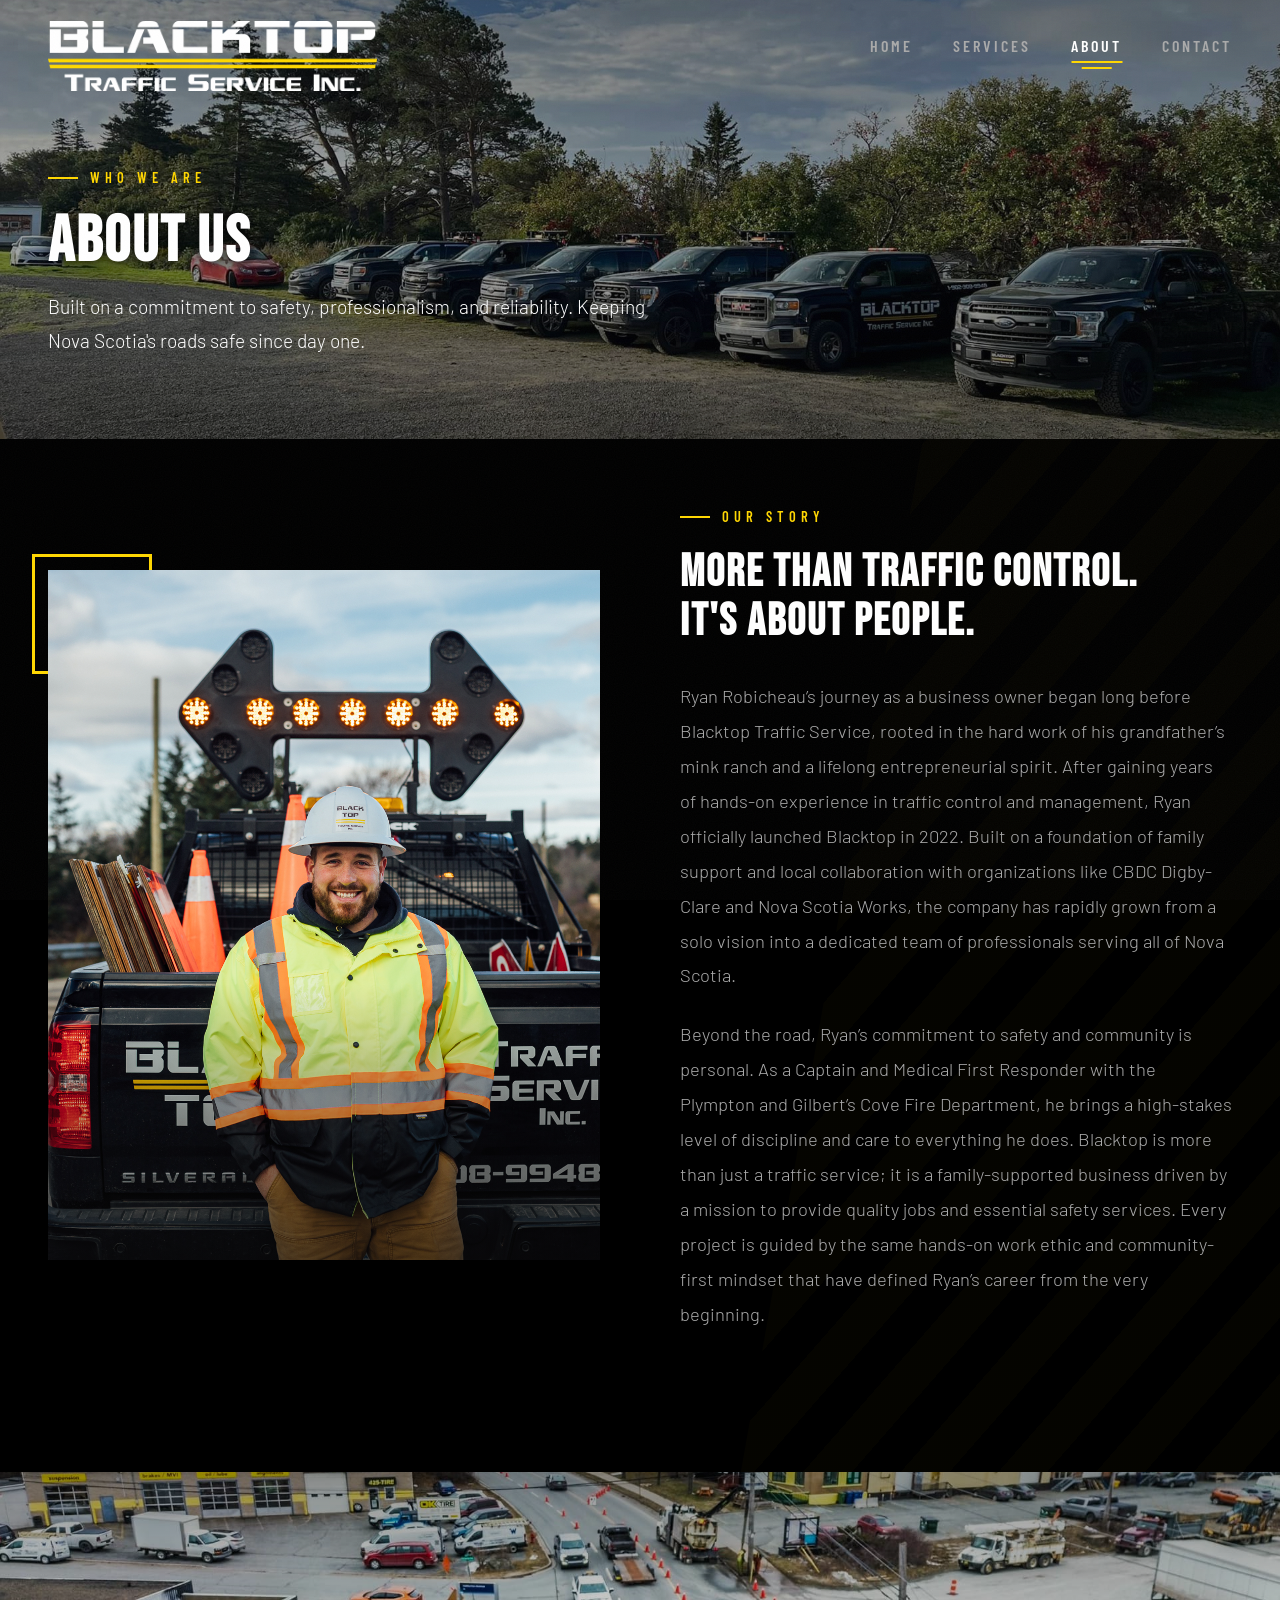
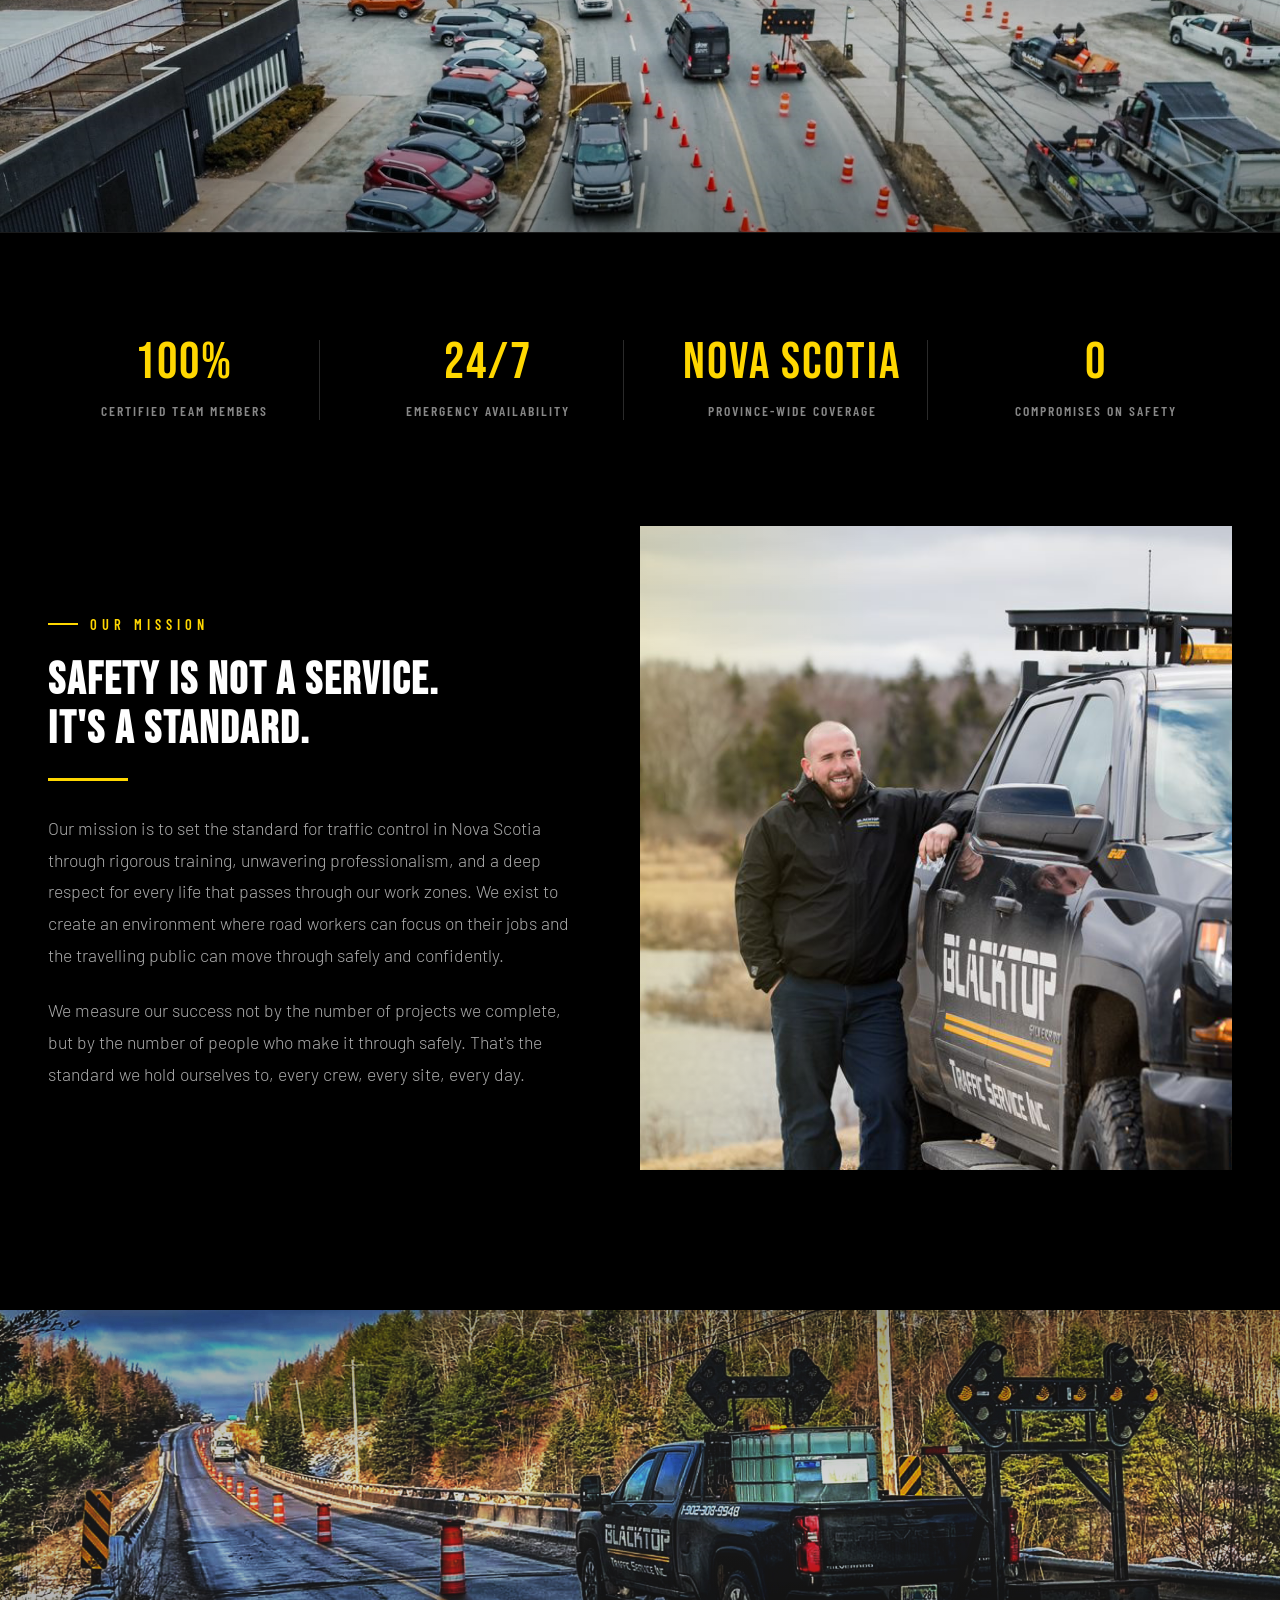
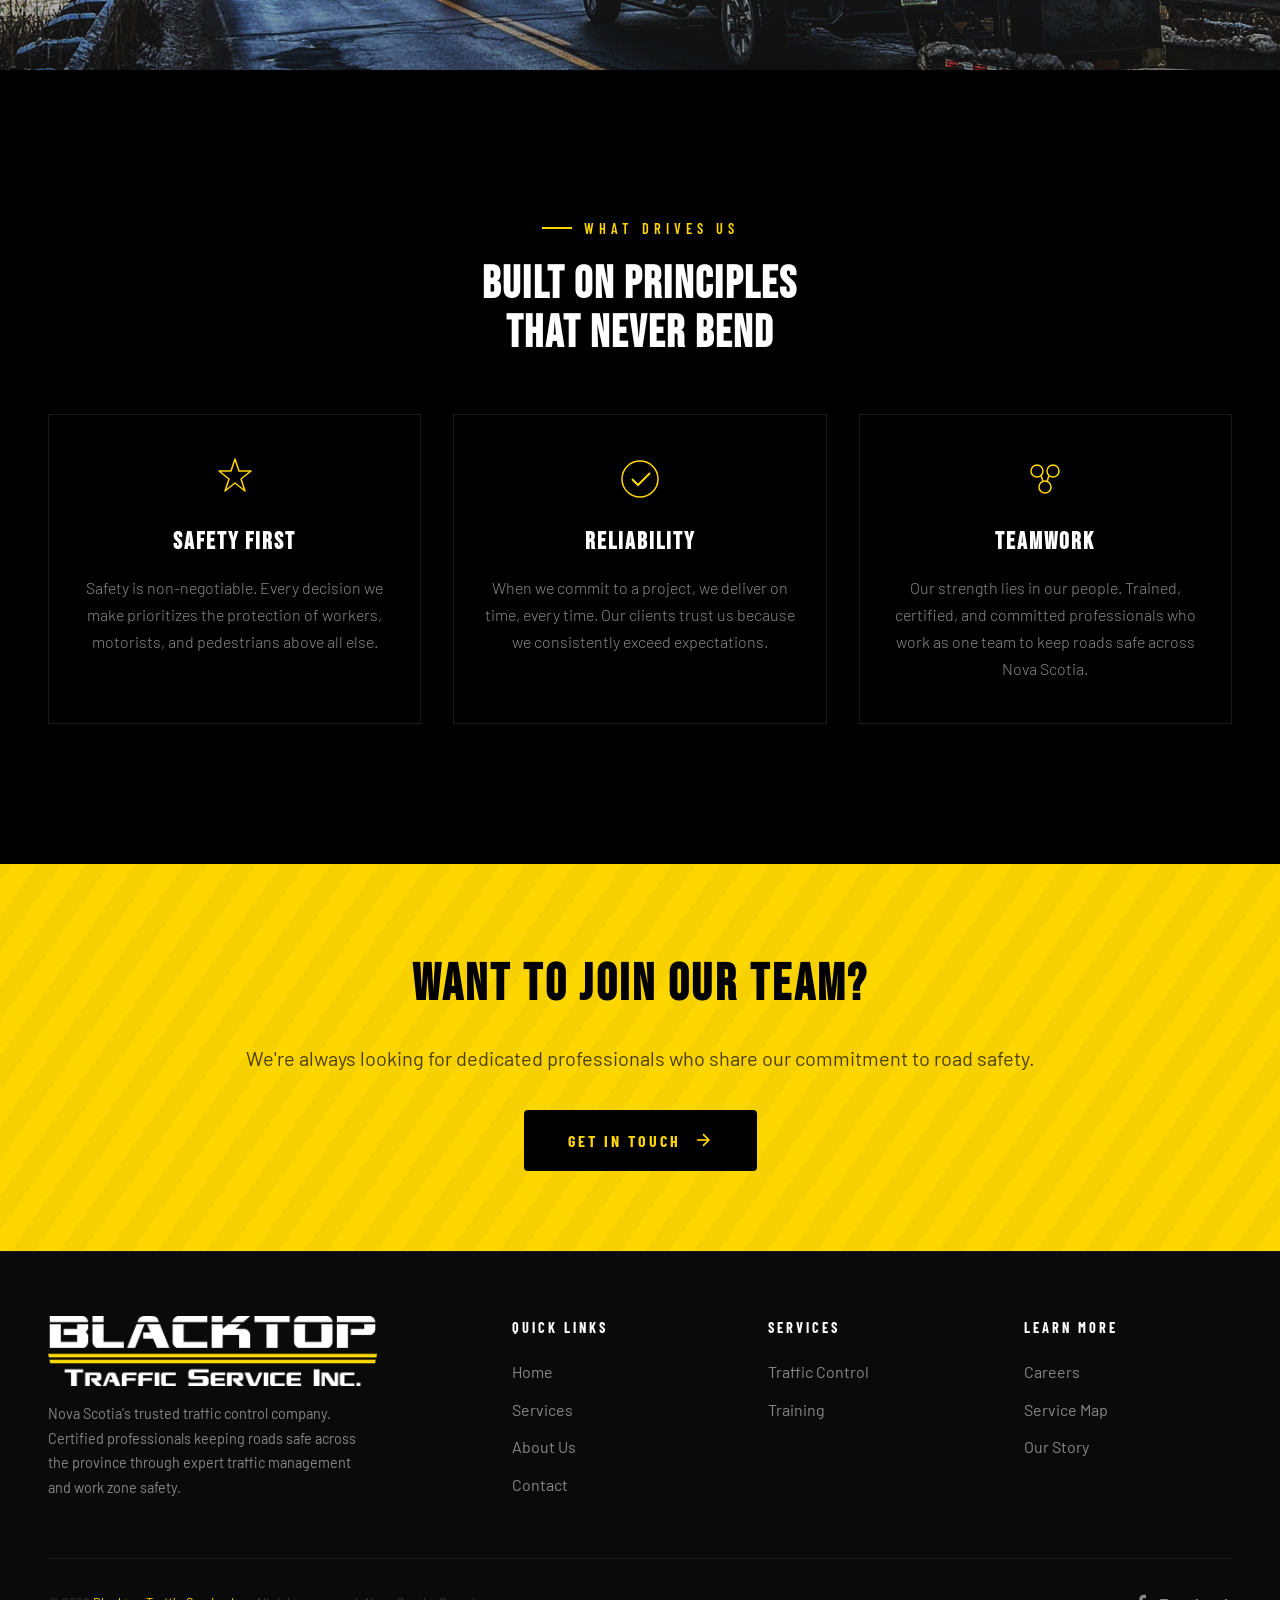
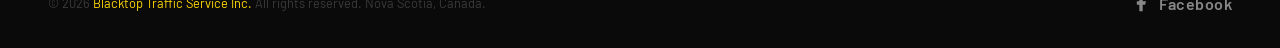
==== commit 9208b467: "Add files via upload" ====
--- a/about.html
+++ b/about.html
@@ -71,7 +71,7 @@
     </header>
 
     <!-- OUR STORY — DEEP DIVE -->
-    <section class="story-section section-pad" aria-label="Our story">
+    <section id="our-story" class="story-section section-pad" aria-label="Our story">
         <div class="story__stripe" aria-hidden="true"></div>
         <div class="container">
             <div class="story__layout">
@@ -87,7 +87,7 @@
                     <div class="section-label reveal">Our Story</div>
                     <h2 class="story__title reveal reveal-delay-1">More Than Traffic Control.<br>It's About People.</h2>
                     <p class="story__text reveal reveal-delay-2">
-                        Ryan Robicheau’s journey as a business owner began long before Blacktop Traffic Service, rooted in the hard work of his grandfather’s mink ranch and a lifelong entrepreneurial spirit. After gaining years of hands-on experience in traffic control and management, Ryan officially launched Blacktop in 2022. Built on a foundation of family support and local collaboration with organizations like CBDC Digby-Clare and Nova Scotia Works, the company has rapidly grown from a solo vision into a dedicated team of professionals serving Southwest Nova Scotia.
+                        Ryan Robicheau’s journey as a business owner began long before Blacktop Traffic Service, rooted in the hard work of his grandfather’s mink ranch and a lifelong entrepreneurial spirit. After gaining years of hands-on experience in traffic control and management, Ryan officially launched Blacktop in 2022. Built on a foundation of family support and local collaboration with organizations like CBDC Digby-Clare and Nova Scotia Works, the company has rapidly grown from a solo vision into a dedicated team of professionals serving all of Nova Scotia.
                     </p>
                     <p class="story__text reveal reveal-delay-3">
                         Beyond the road, Ryan’s commitment to safety and community is personal. As a Captain and Medical First Responder with the Plympton and Gilbert’s Cove Fire Department, he brings a high-stakes level of discipline and care to everything he does. Blacktop is more than just a traffic service; it is a family-supported business driven by a mission to provide quality jobs and essential safety services. Every project is guided by the same hands-on work ethic and community-first mindset that have defined Ryan’s career from the very beginning.
@@ -248,16 +248,15 @@
 
             <div>
                 <div class="footer__col-title">Services</div>
-                <a href="services.html" class="footer__col-link">Traffic Control</a>
-                <a href="services.html" class="footer__col-link">Training</a>
+                <a href="services.html#traffic-control-details" class="footer__col-link">Traffic Control</a>
+                <a href="services.html#training-details" class="footer__col-link">Training</a>
             </div>
 
             <div>
                 <div class="footer__col-title">Learn More</div>
-                <a href="contact.html" class="footer__col-link">Careers</a>
-                <a href="services.html" class="footer__col-link">Training</a>
-                <a href="services.html" class="footer__col-link">Traffic Control</a>
-                <a href="about.html" class="footer__col-link">Our Story</a>
+                <a href="contact.html#careers" class="footer__col-link">Careers</a>
+                <a href="contact.html#service-map" class="footer__col-link">Service Map</a>
+                <a href="about.html#our-story" class="footer__col-link">Our Story</a>
             </div>
         </div>
 
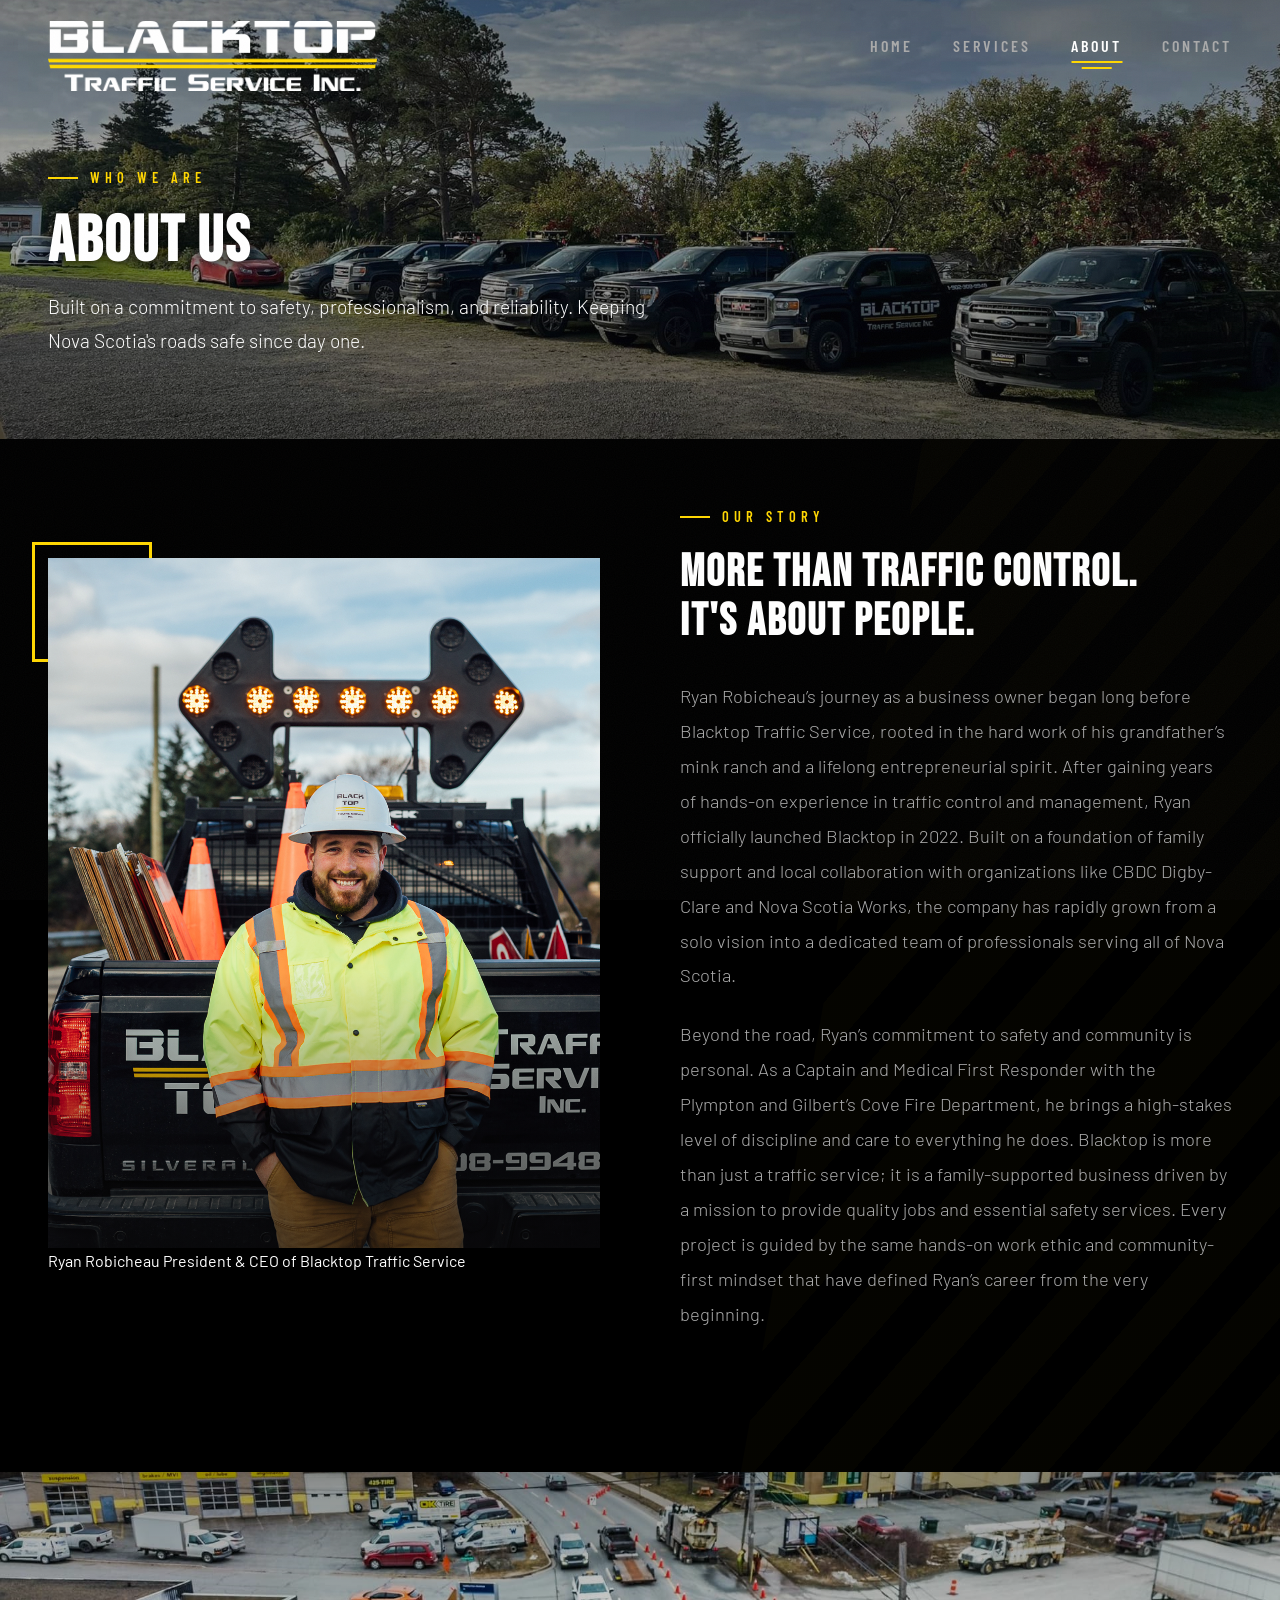
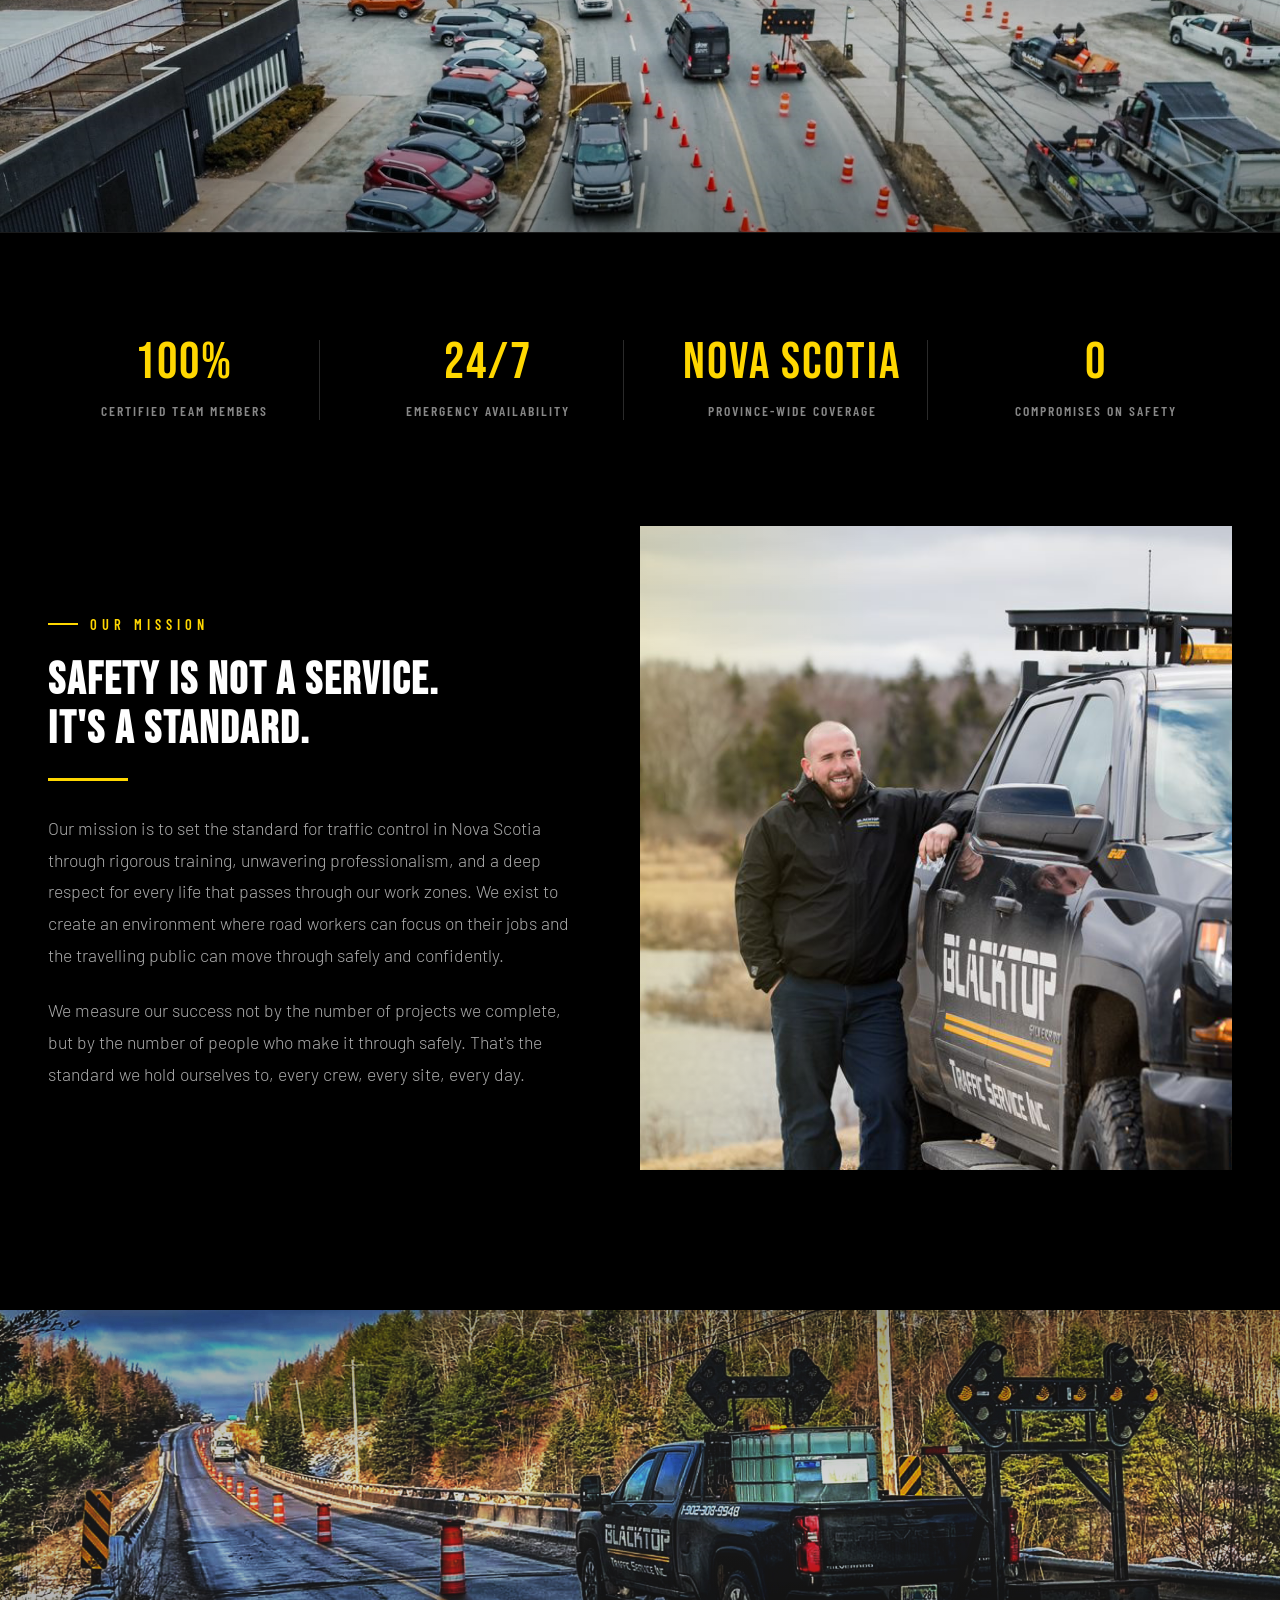
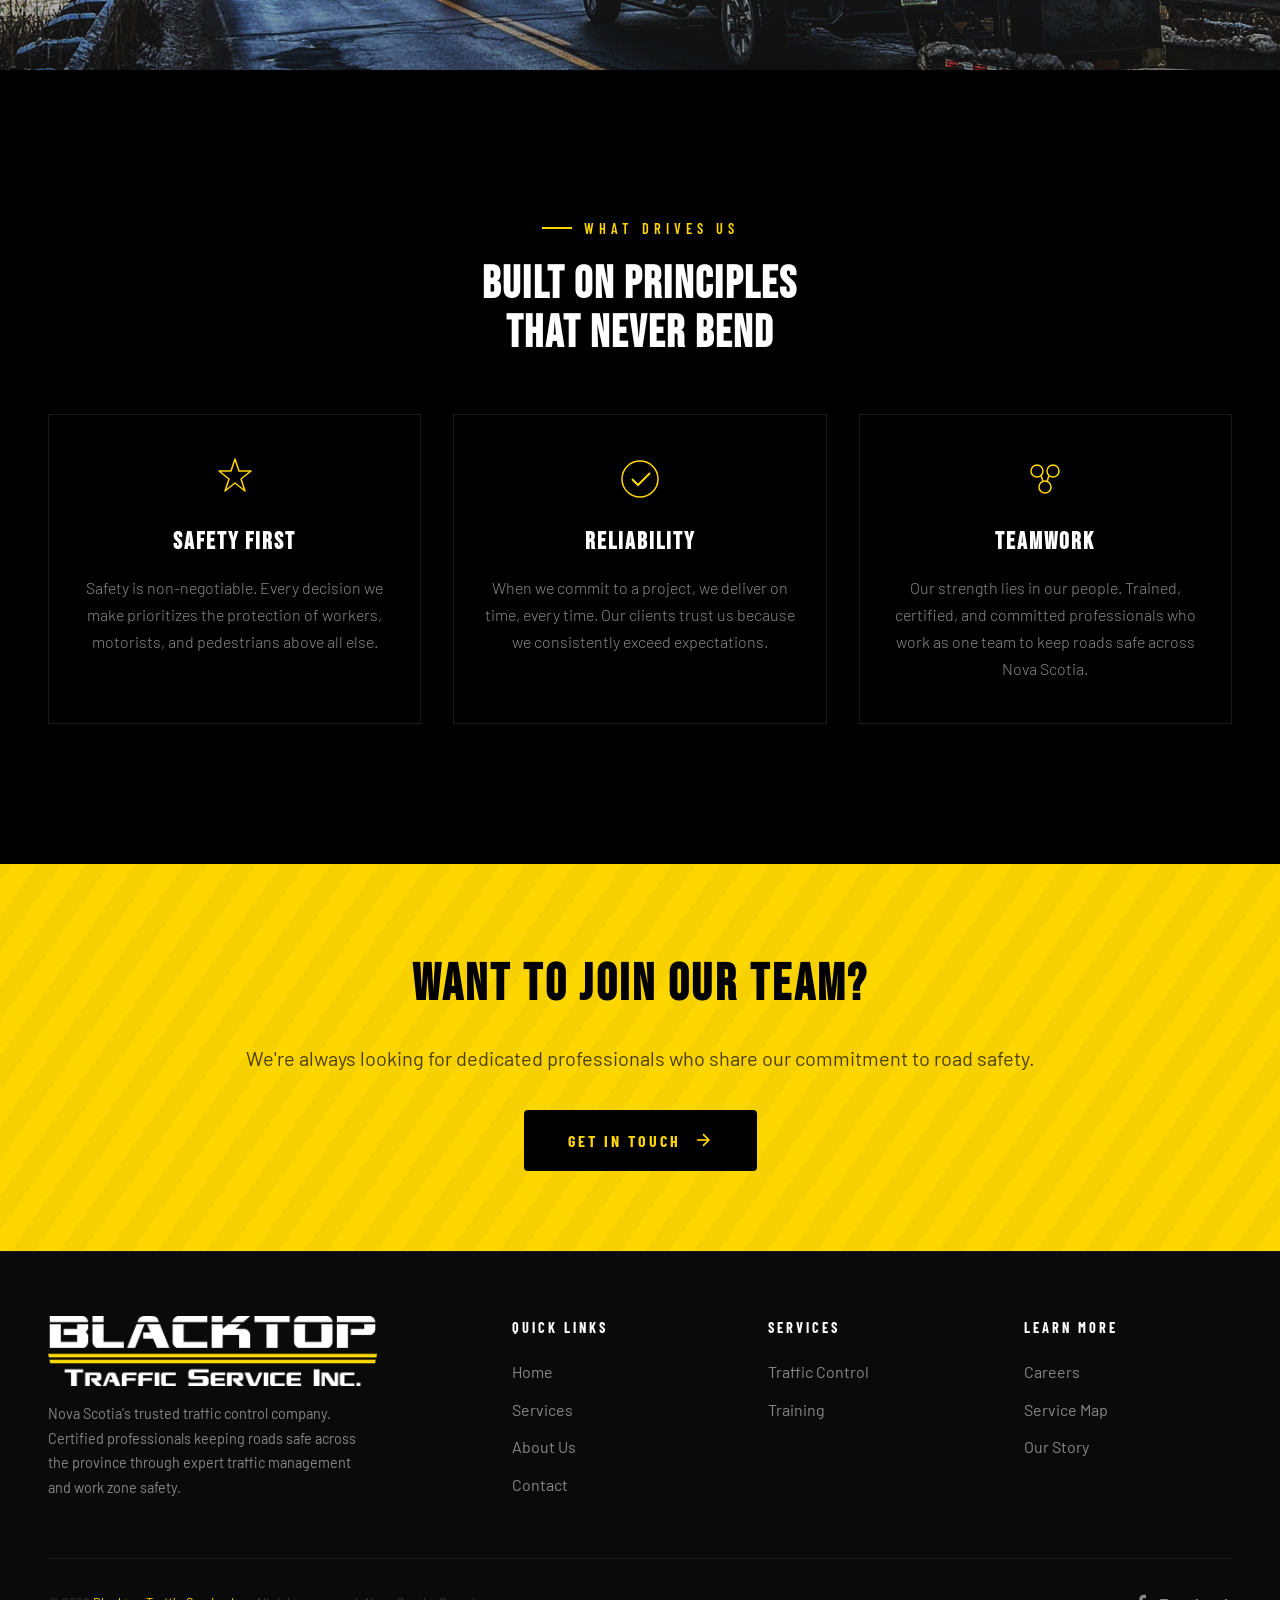
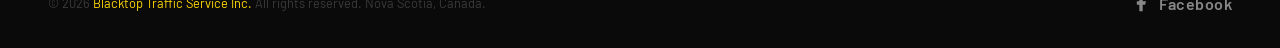
==== commit 0de91f93: "Add files via upload" ====
--- a/about.html
+++ b/about.html
@@ -3,20 +3,22 @@
 <head>
     <meta charset="UTF-8">
     <meta name="viewport" content="width=device-width, initial-scale=1.0">
-    <meta name="description" content="About Blacktop Traffic Service Inc. — Nova Scotia's trusted traffic control and road safety company founded by Ryan Robicheau. Certified traffic control professionals serving Halifax, Cape Breton, Truro, Yarmouth, Digby, and every region of Nova Scotia.">
-    <meta name="keywords" content="about Blacktop Traffic Service, Blacktop Traffic, Blacktop Service, Ryan Robicheau, traffic control company Nova Scotia, road safety company, traffic management team, Nova Scotia traffic experts, traffic service Nova Scotia, traffic safety, traffic control person, Cape Breton traffic services, traffic services Halifax, traffic services Sydney, traffic services Truro, traffic services Dartmouth, traffic services Yarmouth, traffic control Plympton, traffic control Marshalltown, Nova Scotia traffic, Nova Scotia service">
+    <meta name="description" content="About Blacktop Traffic Service Inc. — Nova Scotia's trusted traffic control company founded by Ryan Robicheau. Certified traffic control professionals serving Halifax, Cape Breton, Truro, Yarmouth, Digby, and every region of Nova Scotia.">
+    <meta name="keywords" content="about Blacktop Traffic Service, Blacktop Traffic, Blacktop Service, Ryan Robicheau, traffic control company Nova Scotia, traffic management team, Nova Scotia traffic experts, traffic service Nova Scotia, traffic safety, traffic control person, Cape Breton traffic services, traffic services Halifax, traffic services Sydney, traffic services Truro, traffic services Dartmouth, traffic services Yarmouth, traffic control Plympton, traffic control Marshalltown, Nova Scotia traffic, Nova Scotia service">
     <meta name="author" content="Blacktop Traffic Service Inc.">
     <meta name="robots" content="index, follow">
     <meta name="geo.region" content="CA-NS">
     <meta name="geo.placename" content="Nova Scotia, Canada">
     <meta property="og:title" content="About Blacktop Traffic Service Inc. — Nova Scotia Traffic Control Experts">
-    <meta property="og:description" content="Founded by Ryan Robicheau, Blacktop Traffic Service is Nova Scotia's trusted traffic control and road safety company. Certified professionals serving every region of the province.">
+    <meta property="og:description" content="Founded by Ryan Robicheau, Blacktop Traffic Service is Nova Scotia's trusted traffic control company. Certified professionals serving every region of the province.">
     <meta property="og:type" content="website">
     <meta property="og:locale" content="en_CA">
     <meta property="og:site_name" content="Blacktop Traffic Service Inc.">
     <meta property="og:url" content="https://www.blacktoptraffic.ca/about">
     <title>About Us — Blacktop Traffic Service Inc. | Nova Scotia's Trusted Traffic Experts</title>
     <link rel="canonical" href="https://www.blacktoptraffic.ca/about">
+    <link rel="icon" type="image/svg+xml" href="images/blacktop_site_icon.svg">
+    <link rel="apple-touch-icon" href="images/blacktop_site_icon.png">
     <link rel="preconnect" href="https://fonts.googleapis.com">
     <link rel="preconnect" href="https://fonts.gstatic.com" crossorigin>
     <link href="https://fonts.googleapis.com/css2?family=Bebas+Neue&family=Barlow:wght@300;400;500;600;700&family=Barlow+Condensed:wght@400;600;700&display=swap" rel="stylesheet">
@@ -77,8 +79,13 @@
             <div class="story__layout">
                 <div class="story__image reveal">
                     <div class="story__image-frame">
-                        <img src="images/about-story.jpg" alt="Blacktop Traffic Service team member in front of work truck">
+                        <img src="images/about-story.jpg" alt="Ryan Robicheau, President & CEO of Blacktop Traffic Service">
                         <div class="story__image-overlay" aria-hidden="true"></div>
+                    </div>
+                    <div class="story__nameplate">
+                        <div class="story__nameplate-bar" aria-hidden="true"></div>
+                        <span class="story__nameplate-name">Ryan Robicheau</span>
+                        <span class="story__nameplate-title">President & CEO of Blacktop Traffic Service</span>
                     </div>
                     <div class="story__image-accent" aria-hidden="true"></div>
                 </div>
@@ -147,7 +154,7 @@
             </div>
 
             <div class="mission__image reveal">
-                <img src="images/about-mission.jpg" alt="Blacktop Traffic Service crew building road closed sign in shop">
+                <img src="images/about-mission.jpg" alt="Ryan Robicheau, President & CEO of Blacktop Traffic Service, sitting in work truck">
                 <div class="mission__image-overlay"></div>
             </div>
         </div>
@@ -218,7 +225,7 @@
         <p class="cta-banner__text reveal reveal-delay-1">
             We're always looking for dedicated professionals who share our commitment to road safety.
         </p>
-        <a href="contact.html" class="btn btn--dark reveal reveal-delay-2">
+        <a href="contact.html#careers" class="btn btn--dark reveal reveal-delay-2">
             Get In Touch
             <svg class="btn__arrow" viewBox="0 0 24 24" fill="none" stroke="currentColor" stroke-width="2" aria-hidden="true">
                 <line x1="5" y1="12" x2="19" y2="12"/><polyline points="12 5 19 12 12 19"/>
--- a/css/styles.css
+++ b/css/styles.css
@@ -255,7 +255,7 @@
 
 .nav__hamburger-label {
     font-family: var(--font-heading);
-    font-size: 0.7rem;
+    font-size: 0.875rem;
     font-weight: 600;
     letter-spacing: 2px;
     text-transform: uppercase;
@@ -495,7 +495,7 @@
     max-width: none;
     height: auto;
     display: block;
-    margin-top: -120px;
+    margin-top: -220px;
     margin-left: -50px;
 }
 
@@ -505,7 +505,7 @@
 .services-preview {
     background: var(--black);
     padding-top: 65px !important;
-    padding-bottom: 70px;
+    padding-bottom: 40px;
 }
 
 .services-preview__header {
@@ -2152,6 +2152,16 @@
     .footer { padding: 40px 24px 20px; }
     .page-header { padding: 120px 24px 48px; }
 
+    .page-header--bg .section-title {
+        text-shadow: 0 2px 12px rgba(0, 0, 0, 0.35), 0 4px 24px rgba(0, 0, 0, 0.2);
+    }
+
+    .contact-page .section-title,
+    .contact-page .section-subtitle,
+    .contact-page .section-label {
+        text-shadow: 0 2px 12px rgba(0, 0, 0, 0.4), 0 1px 3px rgba(0, 0, 0, 0.3);
+    }
+
     .hero__title em::after { bottom: 2px; }
     .hero__title em::before { bottom: -6px; }
 
@@ -2235,7 +2245,21 @@
     }
 
     .mission__content-inner {
-        padding: 48px 24px;
+        padding: 48px 0;
+    }
+
+    .commitment__image {
+        padding-top: 0;
+    }
+
+    .commitment__image img {
+        width: 100%;
+        margin-top: 0;
+        margin-left: 0;
+    }
+
+    .commitment__content {
+        padding-bottom: 40px;
     }
 
     .mission__image-overlay {
@@ -2289,6 +2313,20 @@
     .footer__top {
         grid-template-columns: 1fr;
         gap: 32px;
+    }
+
+    .footer__col-link {
+        padding: 6px 0;
+    }
+
+    .footer__facebook-link {
+        min-width: 44px;
+        min-height: 44px;
+    }
+
+    .footer__facebook-link svg {
+        width: 24px;
+        height: 24px;
     }
 
     .footer__bottom {
@@ -2329,6 +2367,6 @@
     .fullwidth-divider { height: 180px; }
     .fullwidth-divider--tall { height: 240px; }
 
-    .mission__content-inner { padding: 40px 20px; }
+    .mission__content-inner { padding: 40px 0; }
     .mission__image { height: 240px; }
 }
